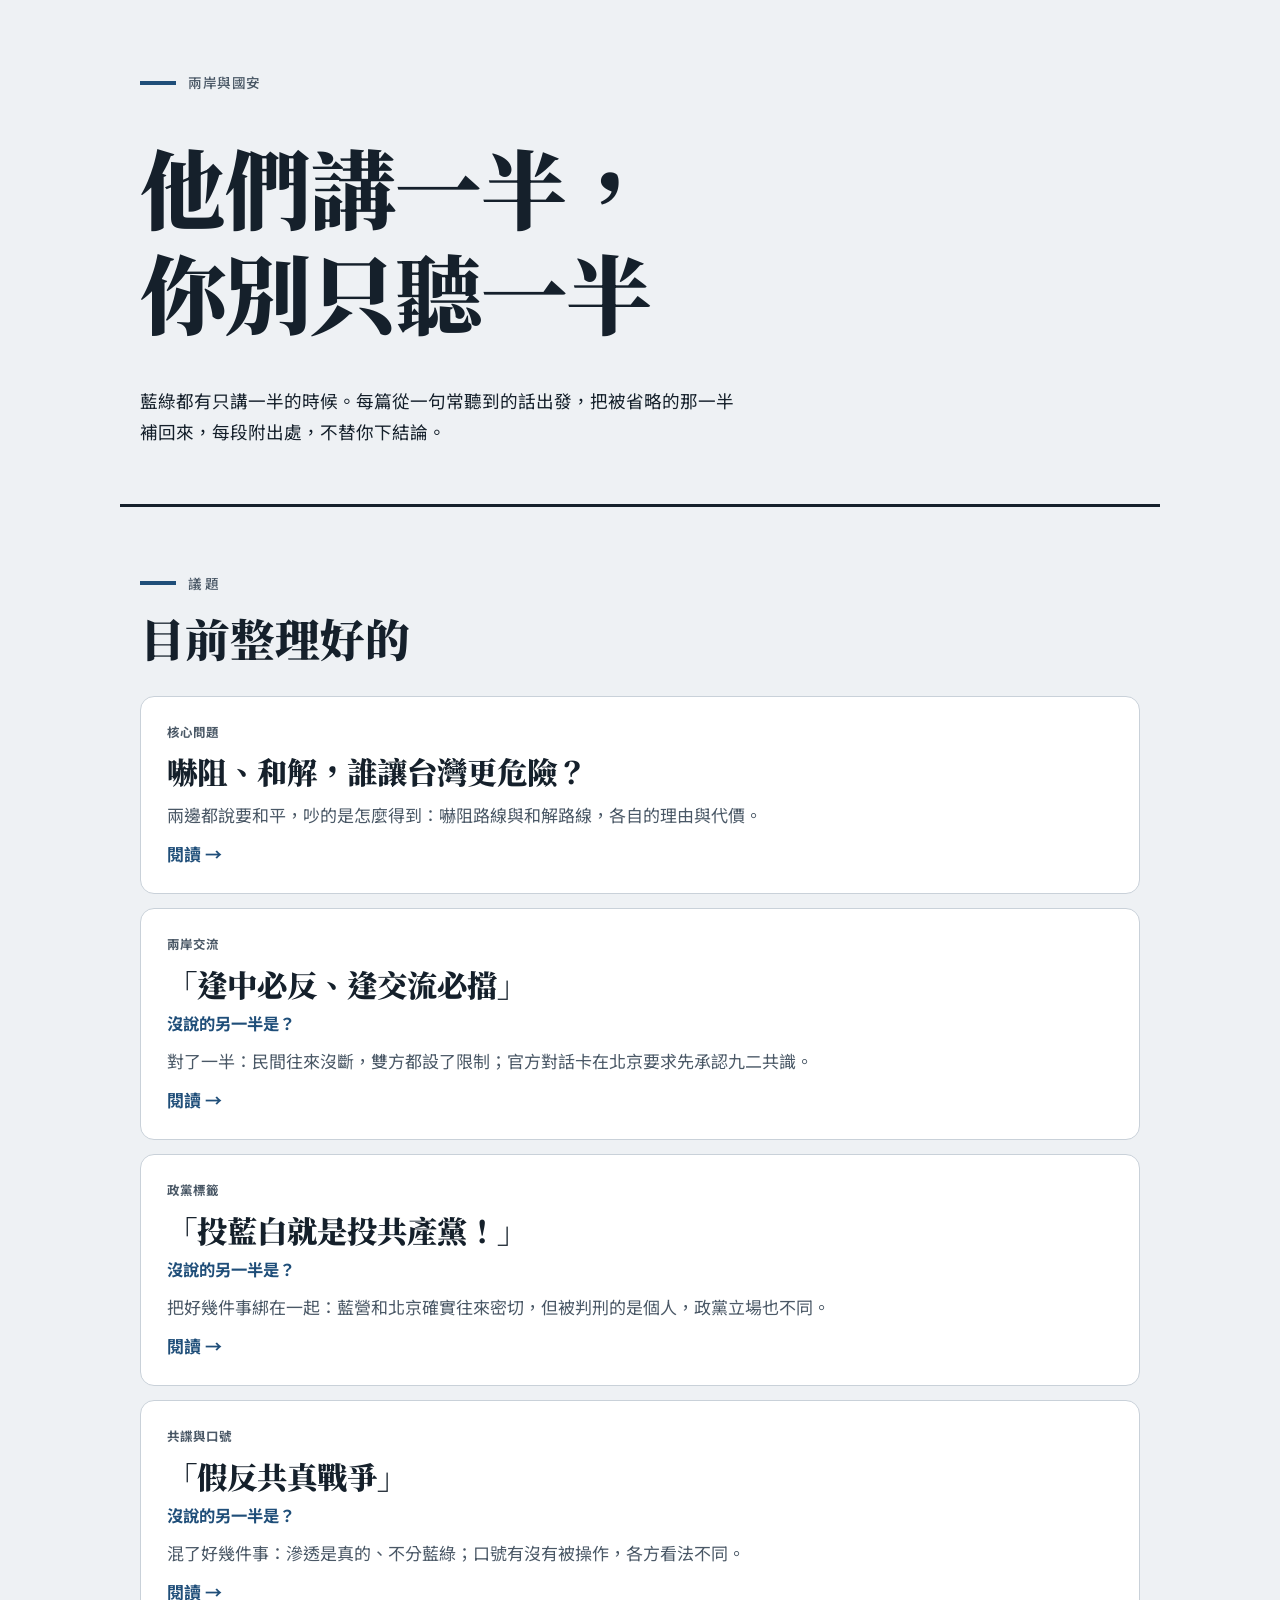
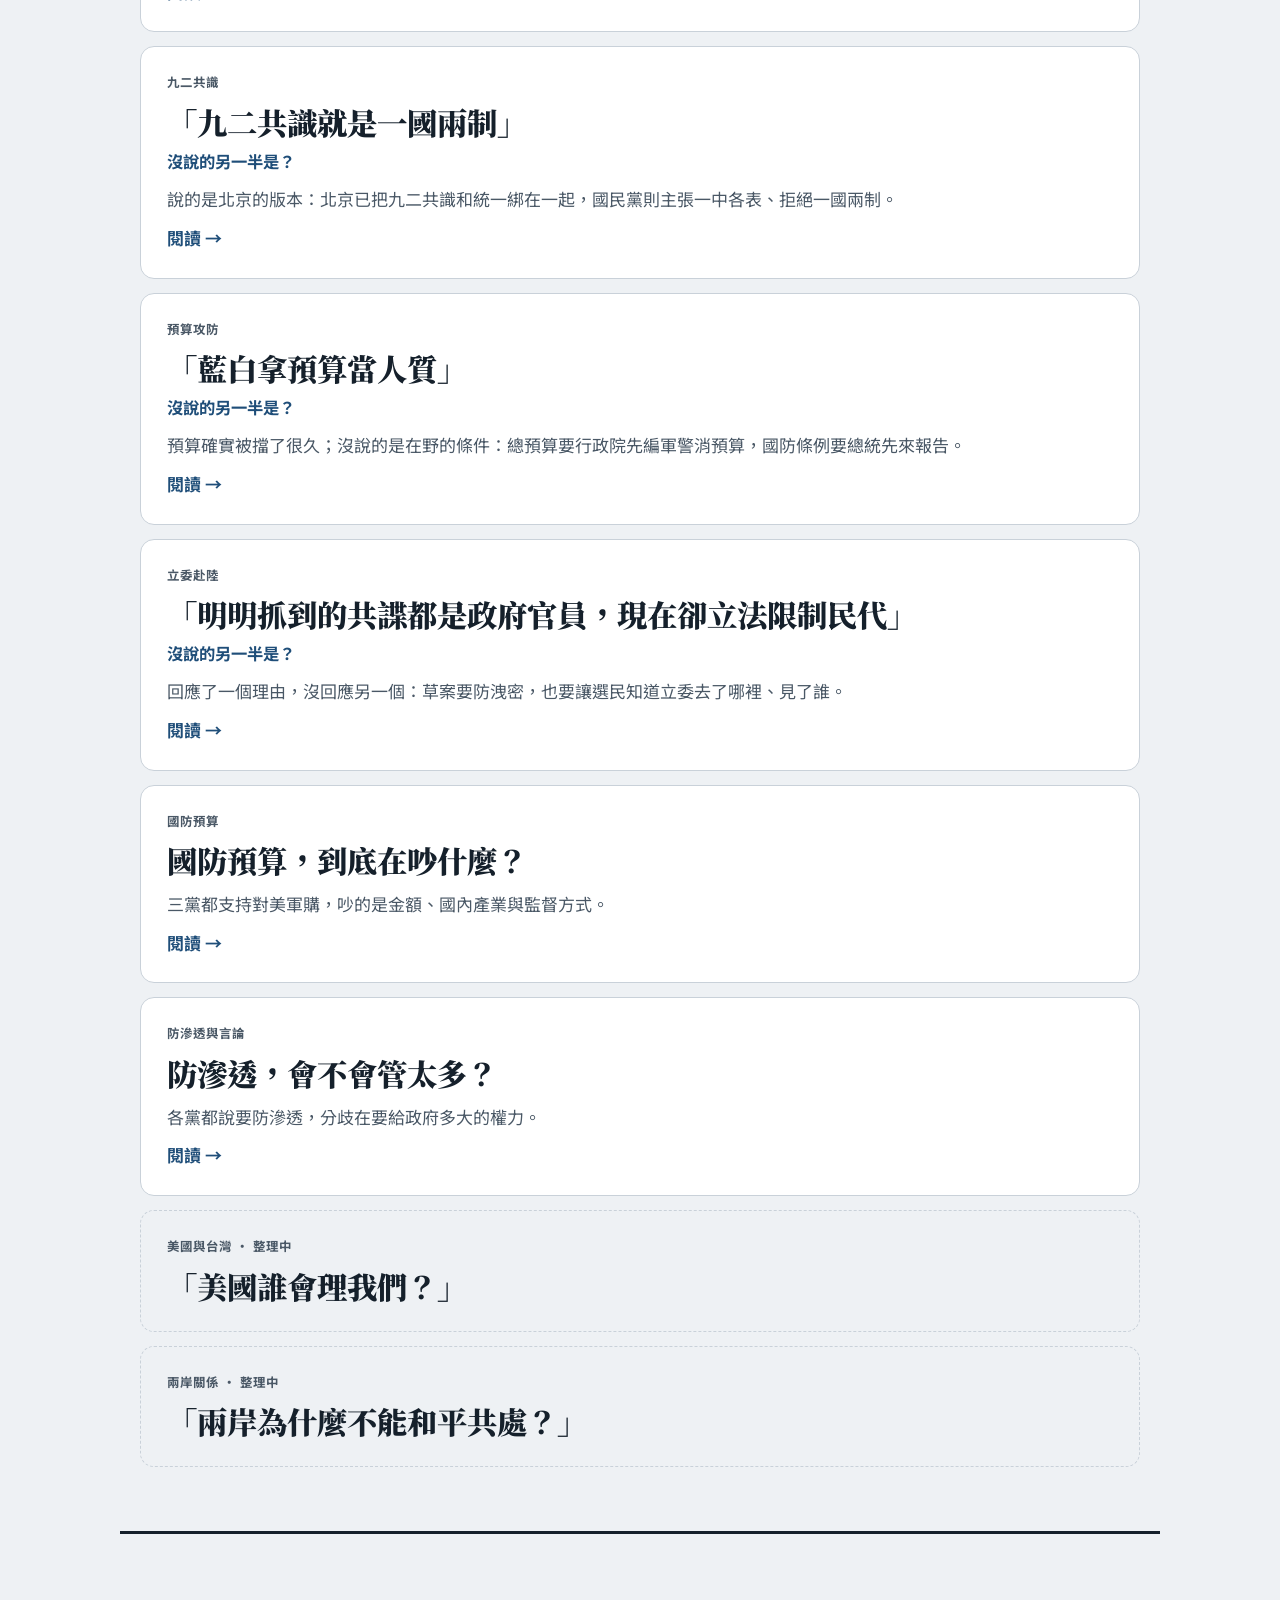
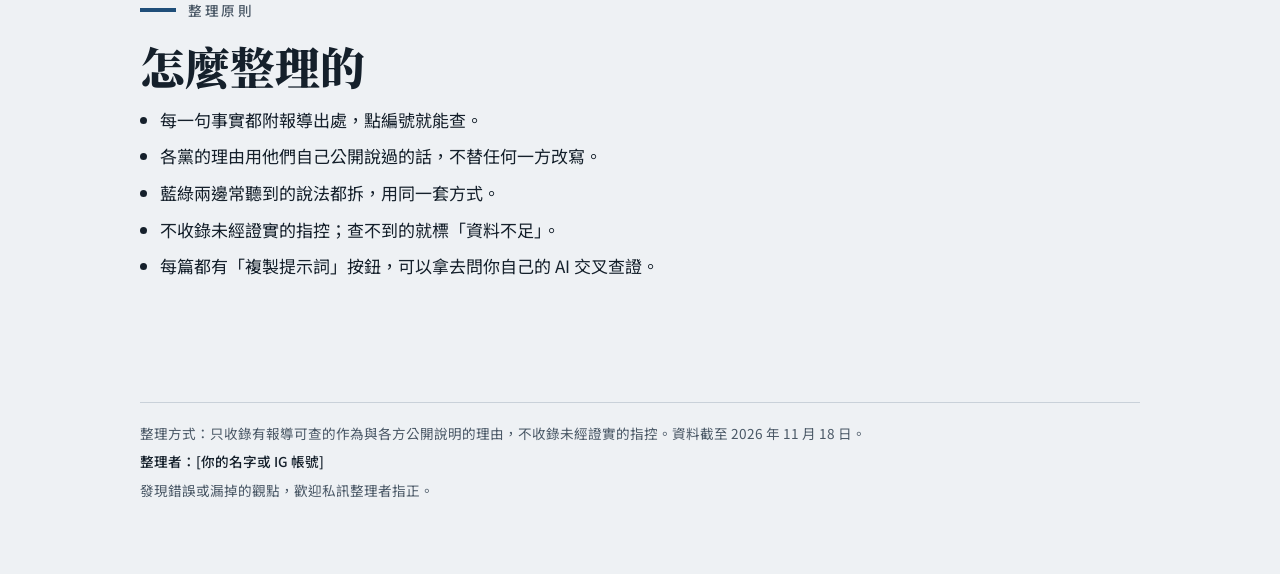
==== site/index.html @ dfafed06 "初始匯入：從 claude.ai 對話打包的 half-truth-site - build.py 產生器、validate.py、site/ 產出、docs/handoff-spec.md - CL" ====
<!DOCTYPE html>
<html lang="zh-Hant-TW">
<head>
<meta charset="utf-8">
<meta name="viewport" content="width=device-width, initial-scale=1">
<title>他們講一半，你別只聽一半</title>
<meta name="description" content="藍綠都有只講一半的時候。從常聽到的說法出發，把被省略的那一半補回來，每段附出處，不替你下結論。">
<meta property="og:title" content="他們講一半，你別只聽一半">
<meta property="og:description" content="藍綠都有只講一半的時候。從常聽到的說法出發，把被省略的那一半補回來，每段附出處，不替你下結論。">
<meta property="og:type" content="article">
<link rel="preconnect" href="https://fonts.googleapis.com">
<link rel="preconnect" href="https://fonts.gstatic.com" crossorigin>
<link href="https://fonts.googleapis.com/css2?family=Noto+Sans+TC:wght@400;500;700&family=Noto+Serif+TC:wght@600;900&display=swap" rel="stylesheet">
<link rel="stylesheet" href="css/site.css">
</head>
<body>

<main>
  <section class="shell hero" aria-labelledby="title">
    <div class="marker">兩岸與國安</div>
    <h1 id="title">他們講一半，你別只聽一半</h1>
    <p class="after">藍綠都有只講一半的時候。每篇從一句常聽到的話出發，把被省略的那一半補回來，每段附出處，不替你下結論。</p>
  </section>

  <section class="shell chapter" aria-labelledby="h-list">
    <header>
      <div class="marker">議題</div>
      <h2 id="h-list">目前整理好的</h2>
    </header>
    <div class="hub-list">
      <a class="hub-card" id="card-war" href="articles/war.html">
        <span class="tag">核心問題</span>
        <h2>嚇阻、和解，誰讓台灣更危險？</h2>
        
        <p>兩邊都說要和平，吵的是怎麼得到：嚇阻路線與和解路線，各自的理由與代價。</p>
        <span class="go">閱讀 →</span>
      </a>
      <a class="hub-card" id="card-exchange" href="articles/exchange.html">
        <span class="tag">兩岸交流</span>
        <h2>「逢中必反、逢交流必擋」</h2>
        <span class="half">沒說的另一半是？</span>
        <p>對了一半：民間往來沒斷，雙方都設了限制；官方對話卡在北京要求先承認九二共識。</p>
        <span class="go">閱讀 →</span>
      </a>
      <a class="hub-card" id="card-label" href="articles/label.html">
        <span class="tag">政黨標籤</span>
        <h2>「投藍白就是投共產黨！」</h2>
        <span class="half">沒說的另一半是？</span>
        <p>把好幾件事綁在一起：藍營和北京確實往來密切，但被判刑的是個人，政黨立場也不同。</p>
        <span class="go">閱讀 →</span>
      </a>
      <a class="hub-card" id="card-anti-communism" href="articles/anti-communism.html">
        <span class="tag">共諜與口號</span>
        <h2>「假反共真戰爭」</h2>
        <span class="half">沒說的另一半是？</span>
        <p>混了好幾件事：滲透是真的、不分藍綠；口號有沒有被操作，各方看法不同。</p>
        <span class="go">閱讀 →</span>
      </a>
      <a class="hub-card" id="card-consensus" href="articles/consensus.html">
        <span class="tag">九二共識</span>
        <h2>「九二共識就是一國兩制」</h2>
        <span class="half">沒說的另一半是？</span>
        <p>說的是北京的版本：北京已把九二共識和統一綁在一起，國民黨則主張一中各表、拒絕一國兩制。</p>
        <span class="go">閱讀 →</span>
      </a>
      <a class="hub-card" id="card-budget" href="articles/budget.html">
        <span class="tag">預算攻防</span>
        <h2>「藍白拿預算當人質」</h2>
        <span class="half">沒說的另一半是？</span>
        <p>預算確實被擋了很久；沒說的是在野的條件：總預算要行政院先編軍警消預算，國防條例要總統先來報告。</p>
        <span class="go">閱讀 →</span>
      </a>
      <a class="hub-card" id="card-legislators" href="articles/legislators.html">
        <span class="tag">立委赴陸</span>
        <h2>「明明抓到的共諜都是政府官員，現在卻立法限制民代」</h2>
        <span class="half">沒說的另一半是？</span>
        <p>回應了一個理由，沒回應另一個：草案要防洩密，也要讓選民知道立委去了哪裡、見了誰。</p>
        <span class="go">閱讀 →</span>
      </a>
      <a class="hub-card" id="card-defense" href="articles/defense.html">
        <span class="tag">國防預算</span>
        <h2>國防預算，到底在吵什麼？</h2>
        
        <p>三黨都支持對美軍購，吵的是金額、國內產業與監督方式。</p>
        <span class="go">閱讀 →</span>
      </a>
      <a class="hub-card" id="card-infiltration" href="articles/infiltration.html">
        <span class="tag">防滲透與言論</span>
        <h2>防滲透，會不會管太多？</h2>
        
        <p>各黨都說要防滲透，分歧在要給政府多大的權力。</p>
        <span class="go">閱讀 →</span>
      </a>
      <div class="hub-card planned">
        <span class="tag">美國與台灣 · 整理中</span>
        <h2>「美國誰會理我們？」</h2>
      </div>
      <div class="hub-card planned">
        <span class="tag">兩岸關係 · 整理中</span>
        <h2>「兩岸為什麼不能和平共處？」</h2>
      </div>
    </div>
  </section>

  <section class="shell chapter method" aria-labelledby="h-method">
    <header>
      <div class="marker">整理原則</div>
      <h2 id="h-method">怎麼整理的</h2>
    </header>
    <ul>
      <li>每一句事實都附報導出處，點編號就能查。</li>
      <li>各黨的理由用他們自己公開說過的話，不替任何一方改寫。</li>
      <li>藍綠兩邊常聽到的說法都拆，用同一套方式。</li>
      <li>不收錄未經證實的指控；查不到的就標「資料不足」。</li>
      <li>每篇都有「複製提示詞」按鈕，可以拿去問你自己的 AI 交叉查證。</li>
    </ul>
  </section>
</main>


<footer class="shell sources">
  <div class="foot">
    <p>整理方式：只收錄有報導可查的作為與各方公開說明的理由，不收錄未經證實的指控。資料截至 2026 年 11 月 18 日。</p>
    <p class="author">整理者：[你的名字或 IG 帳號]</p>
    <p>發現錯誤或漏掉的觀點，歡迎私訊整理者指正。</p>
  </div>
</footer>
<dialog class="gloss" id="gloss" aria-labelledby="gloss-title">
  <div class="gloss-body">
    <div class="gloss-head">
      <div class="gloss-id">
        <div class="gloss-side"><span class="gloss-flag" id="gloss-flag"></span><span id="gloss-sidetext"></span></div>
        <h2 id="gloss-title"></h2>
        <p class="full" id="gloss-full"></p>
      </div>
      <button type="button" class="gloss-close" id="gloss-close" aria-label="關閉說明">×</button>
    </div>
    <dl id="gloss-list"></dl>
    <p class="note" id="gloss-note"></p>
  </div>
</dialog>
<script src="js/site.js"></script>
</body>
</html>
---- site/css/site.css ----
:root {
  /* 與 IG 圖卡同一套語言：冷灰紙面、深墨藍、單一藍色強調；大號襯線標題是唯一的張力，其餘安靜。三黨同一樣式，不用政黨色。 */
  --ground: #eef1f4;
  --surface: #ffffff;
  --ink: #15202b;
  --muted: #4a5866;
  --line: #c9d1d9;
  --accent: #1f4e79;
  --ok: #2f6b4f;
  --band: #15202b;
  --band-ink: #eef1f4;
  --band-muted: #a9b6c2;
  --band-accent: #8fb8d6;
  --display: "Noto Serif TC", "Songti TC", serif;
  --body: "Noto Sans TC", "PingFang TC", "Microsoft JhengHei", sans-serif;
  color-scheme: light;
}
@media (prefers-color-scheme: dark) {
  :root:not([data-theme="light"]) {
    --ground: #12181e; --surface: #1a2229; --ink: #e8edf1; --muted: #a3b0bc;
    --line: #2c3742; --accent: #8fb8d6; --ok: #8cc5a6;
    --band: #0b1015; --band-ink: #e8edf1; --band-muted: #93a1ae; --band-accent: #8fb8d6;
    color-scheme: dark;
  }
}
:root[data-theme="dark"] {
  --ground: #12181e; --surface: #1a2229; --ink: #e8edf1; --muted: #a3b0bc;
  --line: #2c3742; --accent: #8fb8d6; --ok: #8cc5a6;
  --band: #0b1015; --band-ink: #e8edf1; --band-muted: #93a1ae; --band-accent: #8fb8d6;
  color-scheme: dark;
}

* { box-sizing: border-box; }
html { -webkit-text-size-adjust: 100%; scroll-behavior: smooth; }
@media (prefers-reduced-motion: reduce) { html { scroll-behavior: auto; } }
body { margin: 0; background: var(--ground); color: var(--ink); font-family: var(--body); font-size: 17px; line-height: 1.8; }
a { color: var(--accent); }
a:focus-visible { outline: 2px solid var(--accent); outline-offset: 3px; border-radius: 2px; }
h1, h2, h3 { margin: 0; text-wrap: balance; }
p { margin: 0; }

.shell { max-width: 1040px; margin: 0 auto; padding-inline: 20px; }

/* 章節標記：與圖卡上的「— 1 / 5」相同 */
.marker { display: flex; align-items: center; gap: 12px; font-size: .85rem; font-weight: 500; letter-spacing: .2em; color: var(--muted); }
.marker::before { content: ""; width: 36px; height: 4px; background: var(--accent); }

/* 頂部導覽 */
.topnav { position: sticky; top: 0; z-index: 5; background: color-mix(in srgb, var(--ground) 92%, transparent); backdrop-filter: blur(8px); border-bottom: 1px solid var(--line); }
.topnav .shell { display: flex; gap: 6px; overflow-x: auto; padding-block: 10px; scrollbar-width: none; }
.topnav a { flex: none; font-size: .88rem; text-decoration: none; color: var(--ink); padding: 6px 14px; border: 1px solid var(--line); border-radius: 999px; background: var(--surface); }
.topnav a:hover { border-color: var(--accent); color: var(--accent); }

/* Hero：唯一放大的地方 */
.hero { padding-block: 72px 56px; display: grid; gap: 40px; }
.hero .lede { font-size: 1.15rem; color: var(--muted); }
.hero h1 { font-family: var(--display); font-weight: 900; font-size: clamp(2.6rem, 8.5vw, 5.4rem); line-height: 1.22; letter-spacing: -.01em; }
.qpair { display: grid; grid-template-columns: repeat(2, minmax(0, 1fr)); gap: 16px; }
.q { background: var(--surface); border: 2px solid var(--line); border-radius: 14px; padding: 26px 28px; display: grid; gap: 8px; align-content: start; }
.q b { font-size: .85rem; letter-spacing: .15em; color: var(--accent); }
.q p { font-family: var(--display); font-weight: 600; font-size: clamp(1.3rem, 3.2vw, 1.75rem); line-height: 1.45; }
.hero .after { font-size: 1.1rem; max-width: 60ch; }
.hero .meta { font-size: .88rem; color: var(--muted); display: flex; flex-wrap: wrap; gap: 6px 18px; }

/* 一般章節 */
.chapter { padding-block: 64px; border-top: 3px solid var(--ink); display: grid; gap: 28px; }
.chapter > header { display: grid; gap: 14px; }
.chapter h2 { font-family: var(--display); font-weight: 900; font-size: clamp(1.9rem, 5vw, 2.8rem); line-height: 1.3; }
.chapter .intro { color: var(--muted); max-width: 62ch; font-size: 1.05rem; }

/* 背景事實：共諜長條 */
.stat-grid { display: grid; grid-template-columns: minmax(0, 1.25fr) minmax(0, 1fr); gap: 16px; }
.panel { background: var(--surface); border: 1px solid var(--line); border-radius: 14px; padding: 26px 28px; display: grid; gap: 14px; align-content: start; }
.panel h3 { font-size: 1rem; font-weight: 700; }
.big { font-family: var(--display); font-weight: 900; font-size: clamp(2.2rem, 6vw, 3.2rem); line-height: 1.1; font-variant-numeric: tabular-nums; }
.bars { display: grid; grid-template-columns: repeat(4, minmax(0, 1fr)); gap: 14px; align-items: end; height: 190px; padding-top: 10px; border-bottom: 1px solid var(--line); }
.bar { display: grid; justify-items: center; align-content: end; gap: 6px; height: 100%; }
.bar span { font-size: .9rem; font-weight: 700; font-variant-numeric: tabular-nums; }
.bar i { display: block; width: 100%; max-width: 54px; background: var(--line); border-radius: 6px 6px 0 0; }
.bar.hi i { background: var(--accent); }
.years { display: grid; grid-template-columns: repeat(4, minmax(0, 1fr)); gap: 14px; text-align: center; font-size: .85rem; color: var(--muted); font-variant-numeric: tabular-nums; }
.small { font-size: .85rem; color: var(--muted); }
.stack { display: grid; gap: 16px; }

/* 交流三層 */
.layers { display: grid; gap: 14px; counter-reset: layer; }
.layer { background: var(--surface); border: 2px solid var(--line); border-radius: 14px; padding: 24px 28px; display: grid; grid-template-columns: minmax(0, 1fr) auto; gap: 10px 20px; align-items: center; }
.layer .n { font-family: var(--display); font-weight: 900; font-size: 2.6rem; line-height: 1; color: var(--accent); grid-row: span 2; }
.layer h3 { font-size: 1.25rem; font-weight: 700; }
.layer > .layer-body { grid-column: 1 / 3; display: grid; gap: 12px; }
.pill { justify-self: end; font-size: .82rem; font-weight: 700; border: 2px solid var(--accent); color: var(--accent); border-radius: 999px; padding: 2px 14px; white-space: nowrap; }
.pill.ok { border-color: var(--ok); color: var(--ok); }
.callout { background: var(--band); color: var(--band-ink); border-radius: 14px; padding: 26px 28px; font-size: 1.1rem; font-weight: 500; }

/* 議題對照 */
.issue { display: grid; gap: 14px; }
.issue + .issue { margin-top: 28px; }
.issue-head { display: flex; flex-wrap: wrap; align-items: baseline; gap: 6px 16px; }
.issue-head h3 { font-family: var(--display); font-weight: 900; font-size: 1.6rem; }
.issue-head span { color: var(--muted); }
.parties { display: grid; grid-template-columns: repeat(3, minmax(0, 1fr)); gap: 12px; }
.party { background: var(--surface); border: 1px solid var(--line); border-radius: 14px; padding: 22px 24px; display: grid; gap: 12px; align-content: start; }
.party header { display: grid; gap: 4px; }
.party h4 { margin: 0; font-size: 1.2rem; }
.party .stance { font-size: .85rem; font-weight: 700; color: var(--accent); }
.party dl { margin: 0; display: grid; gap: 10px; }
.party dt { font-size: .78rem; letter-spacing: .1em; color: var(--muted); }
.party dd { margin: 0; font-size: .96rem; line-height: 1.7; }
.party.na { border-style: dashed; }
.common { font-size: .95rem; color: var(--muted); padding-left: 16px; border-left: 3px solid var(--line); }
sup a { text-decoration: none; font-size: .7em; padding-inline: 1px; }

/* 總結 */
.summary { display: grid; grid-template-columns: repeat(3, minmax(0, 1fr)); gap: 12px; }
.summary div { background: var(--surface); border: 1px solid var(--line); border-radius: 14px; padding: 22px 24px; display: grid; gap: 6px; }
.summary strong { font-family: var(--display); font-size: 1.3rem; }


/* 名詞說明彈窗 */
.term { font: inherit; color: inherit; background: none; border: 0; padding: 0; cursor: pointer; text-decoration: underline dotted; text-decoration-thickness: 2px; text-underline-offset: 4px; text-decoration-color: var(--accent); }
.quote .term { text-decoration-color: var(--band-accent); }
.term:hover { color: var(--accent); }
.quote .term:hover { color: var(--band-accent); }
.term:focus-visible { outline: 2px solid var(--accent); outline-offset: 2px; border-radius: 2px; }
.gloss { border: 1px solid var(--line); border-radius: 16px; padding: 0; width: min(520px, calc(100vw - 32px)); background: var(--surface); color: var(--ink); box-shadow: 0 24px 60px rgba(10, 20, 30, .25); }
.gloss::backdrop { background: rgba(10, 16, 22, .55); }
.gloss-body { padding: 28px 28px 24px; display: grid; gap: 16px; }
.gloss-head { display: flex; justify-content: space-between; align-items: start; gap: 16px; }
.gloss-id { display: grid; gap: 10px; }
.gloss-side { display: flex; align-items: center; gap: 12px; font-size: .85rem; font-weight: 700; letter-spacing: .08em; color: var(--muted); }
.gloss-flag { display: inline-flex; line-height: 0; border-radius: 4px; overflow: hidden; box-shadow: 0 0 0 1px var(--line); }
.gloss-flag svg { display: block; width: 60px; height: 40px; }
.gloss h2 { font-family: var(--display); font-weight: 900; font-size: 1.8rem; line-height: 1.2; }
.gloss .full { color: var(--muted); font-size: .92rem; margin-top: 6px; }
.gloss dl { margin: 0; display: grid; gap: 12px; }
.gloss dt { font-size: .78rem; letter-spacing: .1em; color: var(--accent); font-weight: 700; }
.gloss dd { margin: 2px 0 0; font-size: .97rem; line-height: 1.75; }
.gloss .note { font-size: .88rem; color: var(--muted); border-top: 1px solid var(--line); padding-top: 14px; }
.gloss-close { flex: none; width: 44px; height: 44px; border-radius: 999px; border: 1px solid var(--line); background: var(--ground); color: var(--ink); font-size: 1.3rem; line-height: 1; cursor: pointer; }
.gloss-close:hover { border-color: var(--accent); color: var(--accent); }
.gloss-close:focus-visible { outline: 2px solid var(--accent); outline-offset: 2px; }


/* 複製提示詞 */
.ask-ai-wrap { display: grid; gap: 10px; justify-items: start; }
.ask-ai { display: inline-flex; align-items: center; gap: 10px; min-height: 44px; padding: 8px 18px; font: inherit; font-size: .92rem; font-weight: 700; color: var(--accent); background: var(--surface); border: 1.5px solid var(--accent); border-radius: 999px; cursor: pointer; }
.ask-ai:hover { background: color-mix(in srgb, var(--accent) 10%, var(--surface)); }
.ask-ai:focus-visible { outline: 2px solid var(--accent); outline-offset: 3px; }
.ask-ai.done { color: var(--ok); border-color: var(--ok); }
.ask-ai.on-dark { color: var(--band-accent); background: transparent; border-color: var(--band-accent); }
.ask-ai.on-dark:hover { background: color-mix(in srgb, var(--band-accent) 14%, transparent); }
.ask-ai-icon { display: inline-flex; }
.ask-ai-fallback { width: 100%; max-width: 720px; min-height: 140px; font: inherit; font-size: .9rem; line-height: 1.7; padding: 12px 14px; border-radius: 10px; border: 1px solid var(--line); background: var(--ground); color: var(--ink); resize: vertical; }
.ask-ai-hint { font-size: .85rem; color: var(--muted); }
.close .ask-ai-hint { color: var(--band-muted); }


/* 修正版新增 */
.tldr { margin: 0; padding: 0; list-style: none; counter-reset: t; display: grid; gap: 12px; max-width: 760px; }
.tldr li { counter-increment: t; display: grid; grid-template-columns: 34px minmax(0, 1fr); gap: 2px 12px; background: var(--surface); border: 1px solid var(--line); border-radius: 12px; padding: 16px 18px; }
.tldr li::before { content: counter(t); grid-row: span 2; font-family: var(--display); font-weight: 900; font-size: 1.3rem; color: var(--accent); line-height: 1.5; }
.tldr-head { font-weight: 700; font-size: 1.08rem; color: var(--ink); text-decoration: none; }
.tldr-head::after { content: " ↓"; color: var(--accent); }
.tldr-head:hover { color: var(--accent); }
.tldr li.key { border: 2px solid var(--accent); background: color-mix(in srgb, var(--accent) 9%, var(--surface)); padding: 20px 20px; }
.tldr li.key .tldr-head { font-family: var(--display); font-weight: 900; font-size: clamp(1.25rem, 3.6vw, 1.55rem); line-height: 1.45; }
.tldr span { font-size: .97rem; line-height: 1.75; }

section[id], [id^="h-"], #defs { scroll-margin-top: 72px; }
.verdict { font-family: var(--display); font-weight: 900; font-size: clamp(1.5rem, 4.5vw, 2.2rem); color: var(--accent); }
.sides { display: grid; grid-template-columns: repeat(2, minmax(0, 1fr)); gap: 12px; }
.sides > div, .defs-grid > div { background: var(--ground); border-radius: 10px; padding: 14px 16px; display: grid; gap: 4px; align-content: start; }
.sides b, .defs-grid b { font-size: .8rem; letter-spacing: .1em; color: var(--accent); }
.sides p, .defs-grid p { font-size: .95rem; line-height: 1.75; }
.defs { background: var(--surface); border: 1px solid var(--line); border-radius: 14px; padding: 24px 28px; display: grid; gap: 14px; }
.defs h3 { font-family: var(--display); font-weight: 900; font-size: 1.3rem; }
.defs-grid { display: grid; grid-template-columns: repeat(3, minmax(0, 1fr)); gap: 12px; }
.ev { margin: 4px 0 0; padding-left: 1.2em; display: grid; gap: 8px; font-family: var(--body); font-size: .95rem; line-height: 1.75; }
.q .ev li { font-weight: 400; }
.faq-tag { justify-self: start; font-size: .78rem; font-weight: 700; letter-spacing: .08em; color: var(--muted); border: 1px solid var(--line); border-radius: 999px; padding: 2px 12px; }
.ask-ai-status { font-size: .85rem; color: var(--ok); min-height: 1em; }
.close .ask-ai-status { color: var(--band-accent); }
.author { font-weight: 500; color: var(--ink); }

/* 北京的說法 */
.quotes { display: grid; grid-template-columns: repeat(2, minmax(0, 1fr)); gap: 14px; }
.quote { margin: 0; background: var(--band); color: var(--band-ink); border-radius: 14px; padding: 26px 28px; display: grid; gap: 14px; align-content: space-between; }
.quote blockquote { margin: 0; font-family: var(--display); font-weight: 600; font-size: 1.15rem; line-height: 1.7; }
.quote blockquote::before { content: "「"; color: var(--band-accent); }
.quote blockquote::after { content: "」"; color: var(--band-accent); }
.quote figcaption { font-size: .85rem; color: var(--band-muted); }
.quote sup a { color: var(--band-accent); }

/* 常見說法 */
.faq { display: grid; gap: 16px; }
.faq-item { background: var(--surface); border: 1px solid var(--line); border-radius: 14px; padding: 26px 28px; display: grid; gap: 18px; }
.faq-item h3 { font-family: var(--display); font-weight: 900; font-size: clamp(1.25rem, 3.4vw, 1.55rem); line-height: 1.45; }
.split { display: grid; grid-template-columns: repeat(2, minmax(0, 1fr)); gap: 14px 24px; }
.split > div { display: grid; gap: 4px; align-content: start; }
.split b { font-size: .82rem; letter-spacing: .1em; color: var(--accent); }
.split p { font-size: .97rem; line-height: 1.75; }
.analogy { font-weight: 500; padding-left: 16px; border-left: 3px solid var(--accent); }

/* 結尾深色帶 */
.close { background: var(--band); color: var(--band-ink); margin-top: 64px; }
.close .shell { padding-block: 72px; display: grid; gap: 32px; }
.close .marker { color: var(--band-muted); }
.close .marker::before { background: var(--band-accent); }
.close h2 { font-family: var(--display); font-weight: 900; font-size: clamp(2.2rem, 7vw, 4rem); line-height: 1.25; }
.close ol { margin: 0; padding-left: 1.3em; display: grid; gap: 12px; max-width: 62ch; color: var(--band-ink); font-size: 1.05rem; }
.close ol li::marker { color: var(--band-accent); font-weight: 700; }
.close p { color: var(--band-muted); max-width: 62ch; }

/* 出處 */
.sources { padding-block: 56px 72px; display: grid; gap: 20px; }
.sources h2 { font-family: var(--display); font-weight: 900; font-size: 1.6rem; }
.sources ol { margin: 0; padding-left: 1.8em; columns: 2; column-gap: 40px; font-size: .9rem; color: var(--muted); }
.sources li { break-inside: avoid; margin-bottom: 8px; overflow-wrap: anywhere; }
.sources li:target { color: var(--ink); background: color-mix(in srgb, var(--accent) 14%, transparent); border-radius: 4px; }
.foot { font-size: .85rem; color: var(--muted); border-top: 1px solid var(--line); padding-top: 18px; display: grid; gap: 4px; }

/* 進場：一次、從可見狀態開始 */
@media (prefers-reduced-motion: no-preference) {
  .hero > * { animation: rise .7s cubic-bezier(.2,.7,.2,1) both; }
  .hero > *:nth-child(2) { animation-delay: .08s; }
  .hero > *:nth-child(3) { animation-delay: .16s; }
  .hero > *:nth-child(4) { animation-delay: .24s; }
  @keyframes rise { from { transform: translateY(10px); opacity: .55; } to { transform: none; opacity: 1; } }
}

@media (max-width: 760px) {
  .qpair, .stat-grid, .parties, .summary, .split, .quotes { grid-template-columns: minmax(0, 1fr); }
  .sources ol { columns: 1; }
  .layer { grid-template-columns: minmax(0, 1fr); }
  .layer .n { font-size: 2rem; }
  .layer .pill { grid-column: 1; justify-self: start; }
  .layer > .layer-body { grid-column: 1; }
  .sides, .defs-grid { grid-template-columns: minmax(0, 1fr); }
  .hero { padding-block: 48px 44px; }
  .chapter { padding-block: 48px; }
}
.backnav a.home { font-weight: 700; }
.hub-list { display: grid; gap: 14px; }
.hub-card { display: grid; gap: 8px; background: var(--surface); border: 1px solid var(--line); border-radius: 14px; padding: 24px 26px; text-decoration: none; color: var(--ink); }
a.hub-card:hover { border-color: var(--accent); }
.hub-card .tag { font-size: .78rem; font-weight: 700; letter-spacing: .08em; color: var(--muted); }
.hub-card h2 { font-family: var(--display); font-weight: 900; font-size: clamp(1.4rem, 4vw, 1.9rem); line-height: 1.35; }
.hub-card p { color: var(--muted); }
.hub-card .half { font-weight: 700; color: var(--accent); font-size: 1.02rem; margin-top: -4px; }
.hub-card { scroll-margin-top: 24px; }
.hub-card:target { border-color: var(--accent); box-shadow: 0 0 0 3px color-mix(in srgb, var(--accent) 22%, transparent); }
.hub-card .go { color: var(--accent); font-weight: 700; }
.hub-card.planned { border-style: dashed; background: transparent; }
.method { display: grid; gap: 10px; }
.hero .marker { letter-spacing: .04em; line-height: 1.6; flex-wrap: wrap; }
.hero .marker a { color: var(--accent); font-weight: 700; text-decoration: none; }
.method ul { margin: 0; padding-left: 1.2em; display: grid; gap: 6px; }
.defs-grid.two { grid-template-columns: repeat(2, minmax(0, 1fr)); }
@media (max-width: 760px) { .defs-grid.two { grid-template-columns: minmax(0, 1fr); } }
.table-wrap { overflow-x: auto; }
.ends { width: 100%; border-collapse: separate; border-spacing: 0; background: var(--surface); border: 1px solid var(--line); border-radius: 14px; overflow: hidden; font-size: .97rem; }
.ends th, .ends td { padding: 14px 18px; text-align: left; vertical-align: top; border-bottom: 1px solid var(--line); line-height: 1.7; }
.ends tr:last-child th, .ends tr:last-child td { border-bottom: 0; }
.ends thead th { font-family: var(--display); font-size: 1.05rem; background: var(--ground); }
.ends tbody th { font-size: .85rem; color: var(--muted); white-space: nowrap; }
.said .who { display: flex; flex-wrap: wrap; align-items: baseline; gap: 4px 12px; }
.said .who strong { font-family: var(--display); font-size: 1.35rem; }
.said .who span { font-size: .85rem; color: var(--muted); }
.said-group { font-family: var(--display); font-weight: 900; font-size: 1.3rem; margin-top: 8px; }
.said-q { margin: 0; padding: 14px 18px; border-left: 3px solid var(--line); background: var(--ground); border-radius: 0 10px 10px 0; font-size: 1.02rem; line-height: 1.75; }
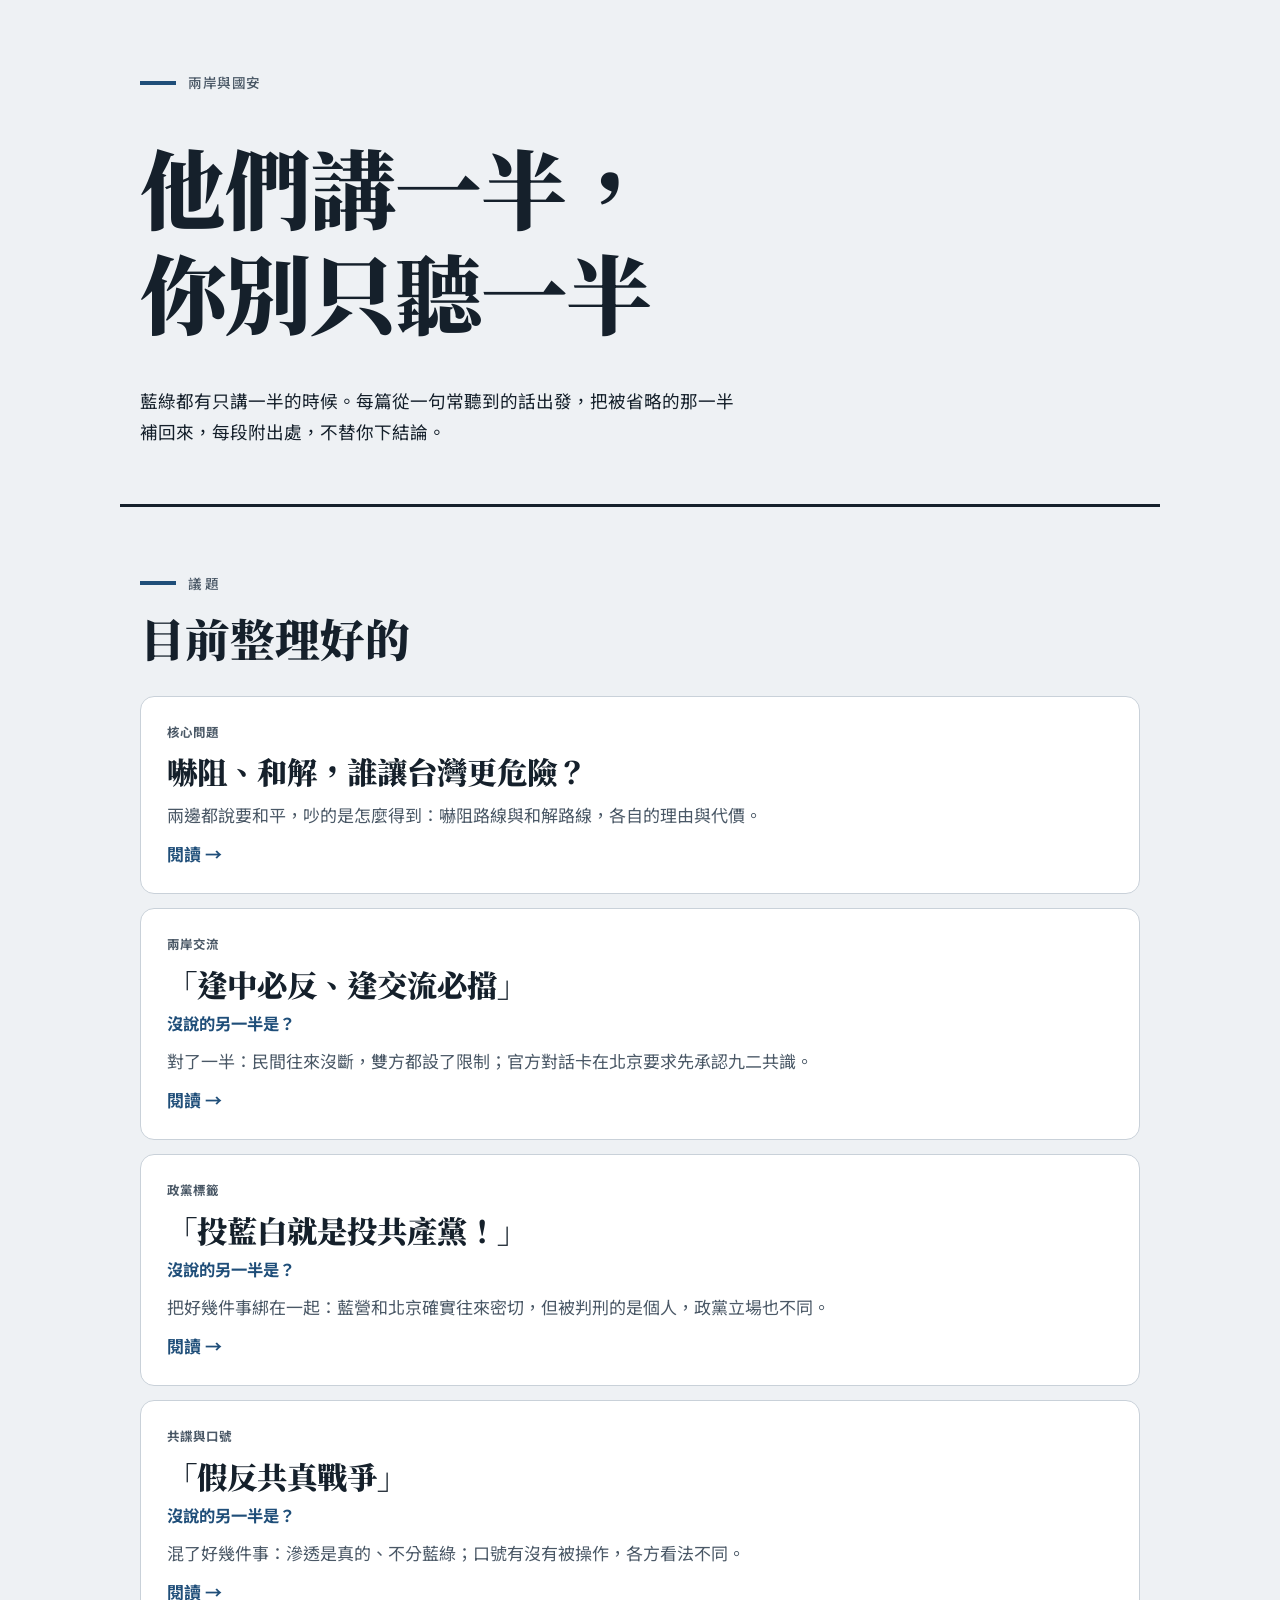
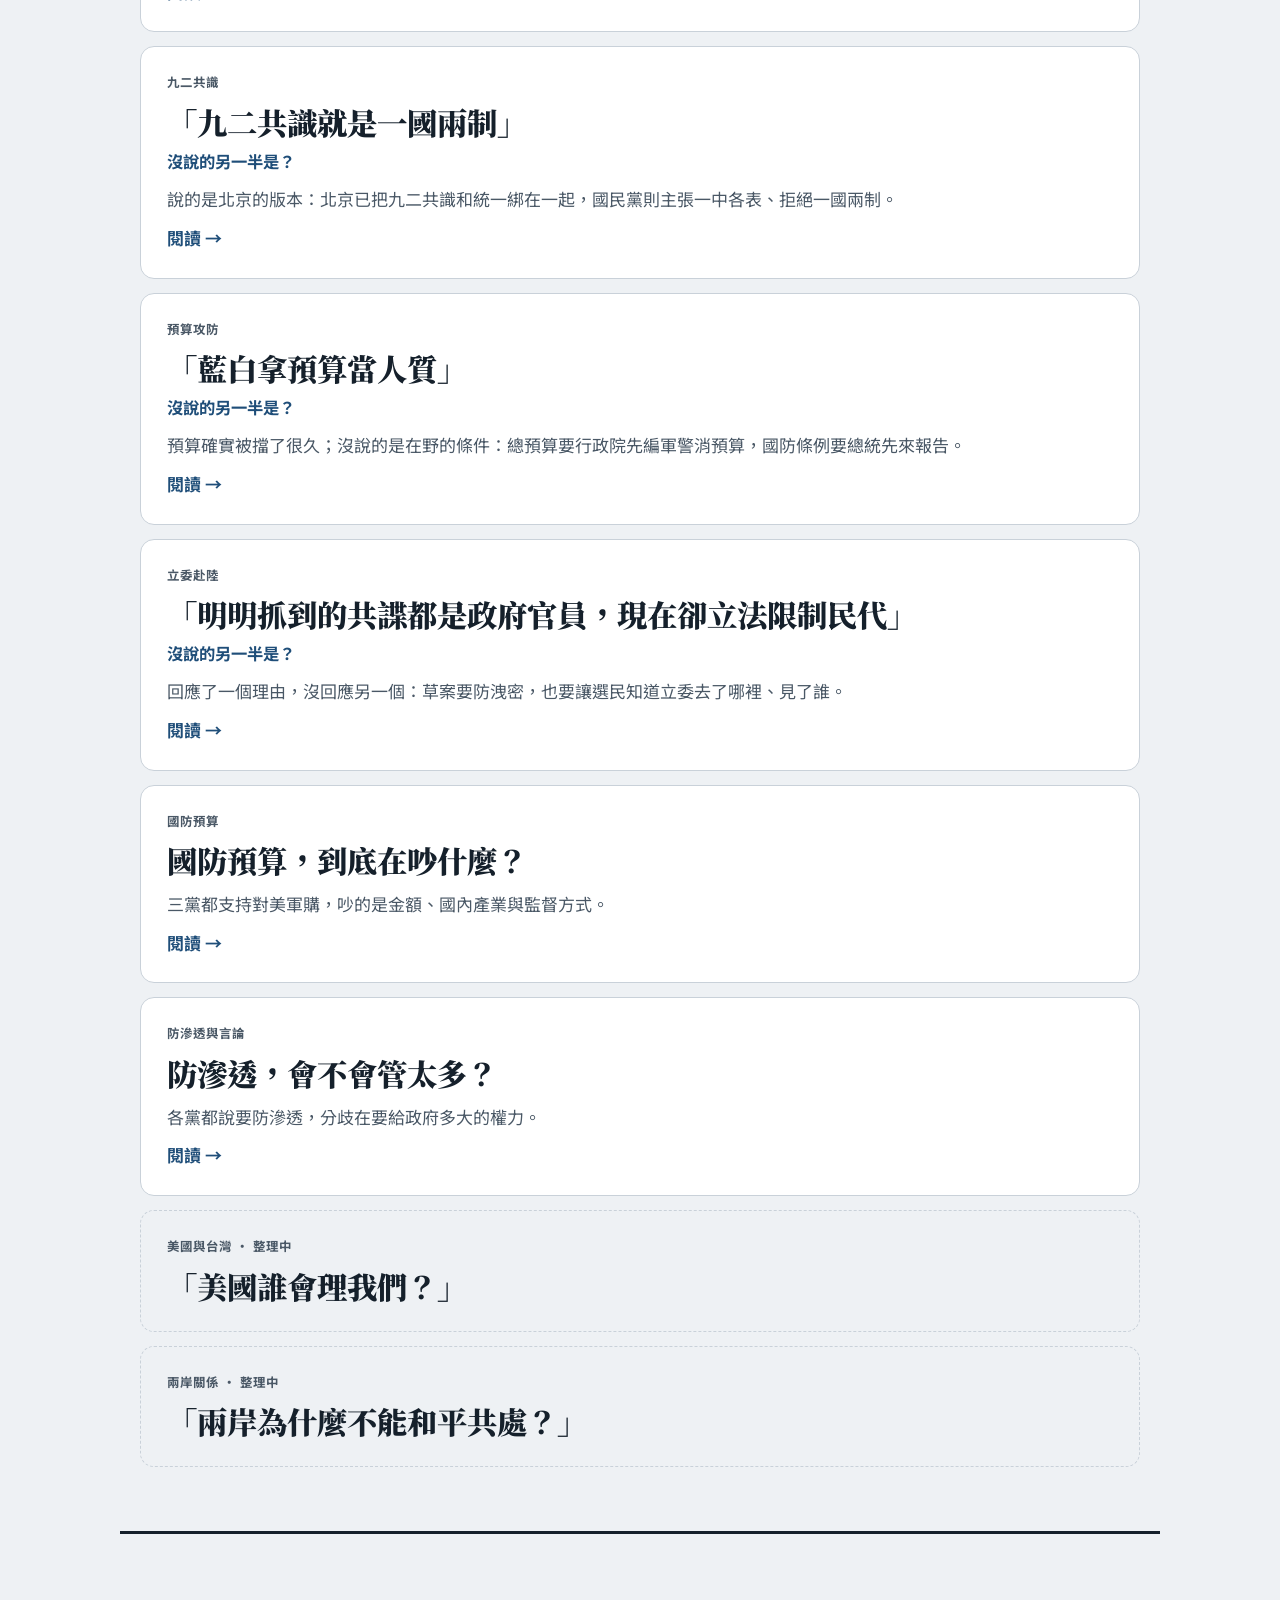
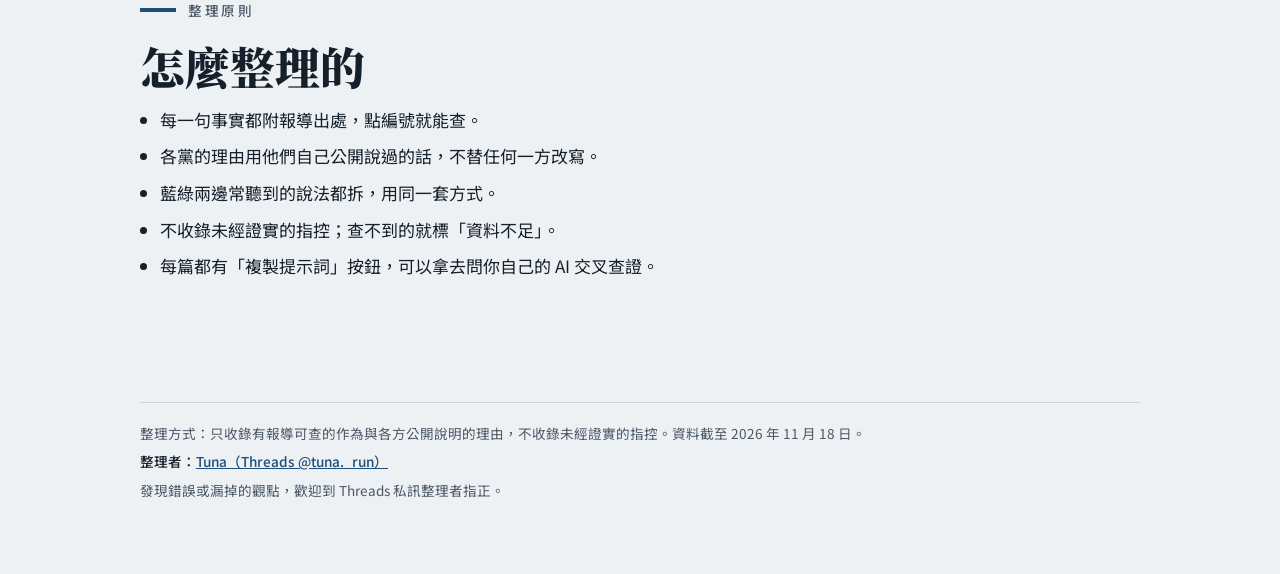
==== commit 7a52f509: "填入整理者署名：Tuna，連到 Threads @tuna._run 原本是佔位文字「[你的名字或 IG 帳號]」，上線前必須填。 「歡迎私訊指正」改成指明到 Threads 私訊，讀者才知道去哪裡找" ====
--- a/site/index.html
+++ b/site/index.html
@@ -121,8 +121,8 @@
 <footer class="shell sources">
   <div class="foot">
     <p>整理方式：只收錄有報導可查的作為與各方公開說明的理由，不收錄未經證實的指控。資料截至 2026 年 11 月 18 日。</p>
-    <p class="author">整理者：[你的名字或 IG 帳號]</p>
-    <p>發現錯誤或漏掉的觀點，歡迎私訊整理者指正。</p>
+    <p class="author">整理者：<a href="https://www.threads.com/@tuna._run" target="_blank" rel="noopener">Tuna（Threads @tuna._run）</a></p>
+    <p>發現錯誤或漏掉的觀點，歡迎到 Threads 私訊整理者指正。</p>
   </div>
 </footer>
 <dialog class="gloss" id="gloss" aria-labelledby="gloss-title">
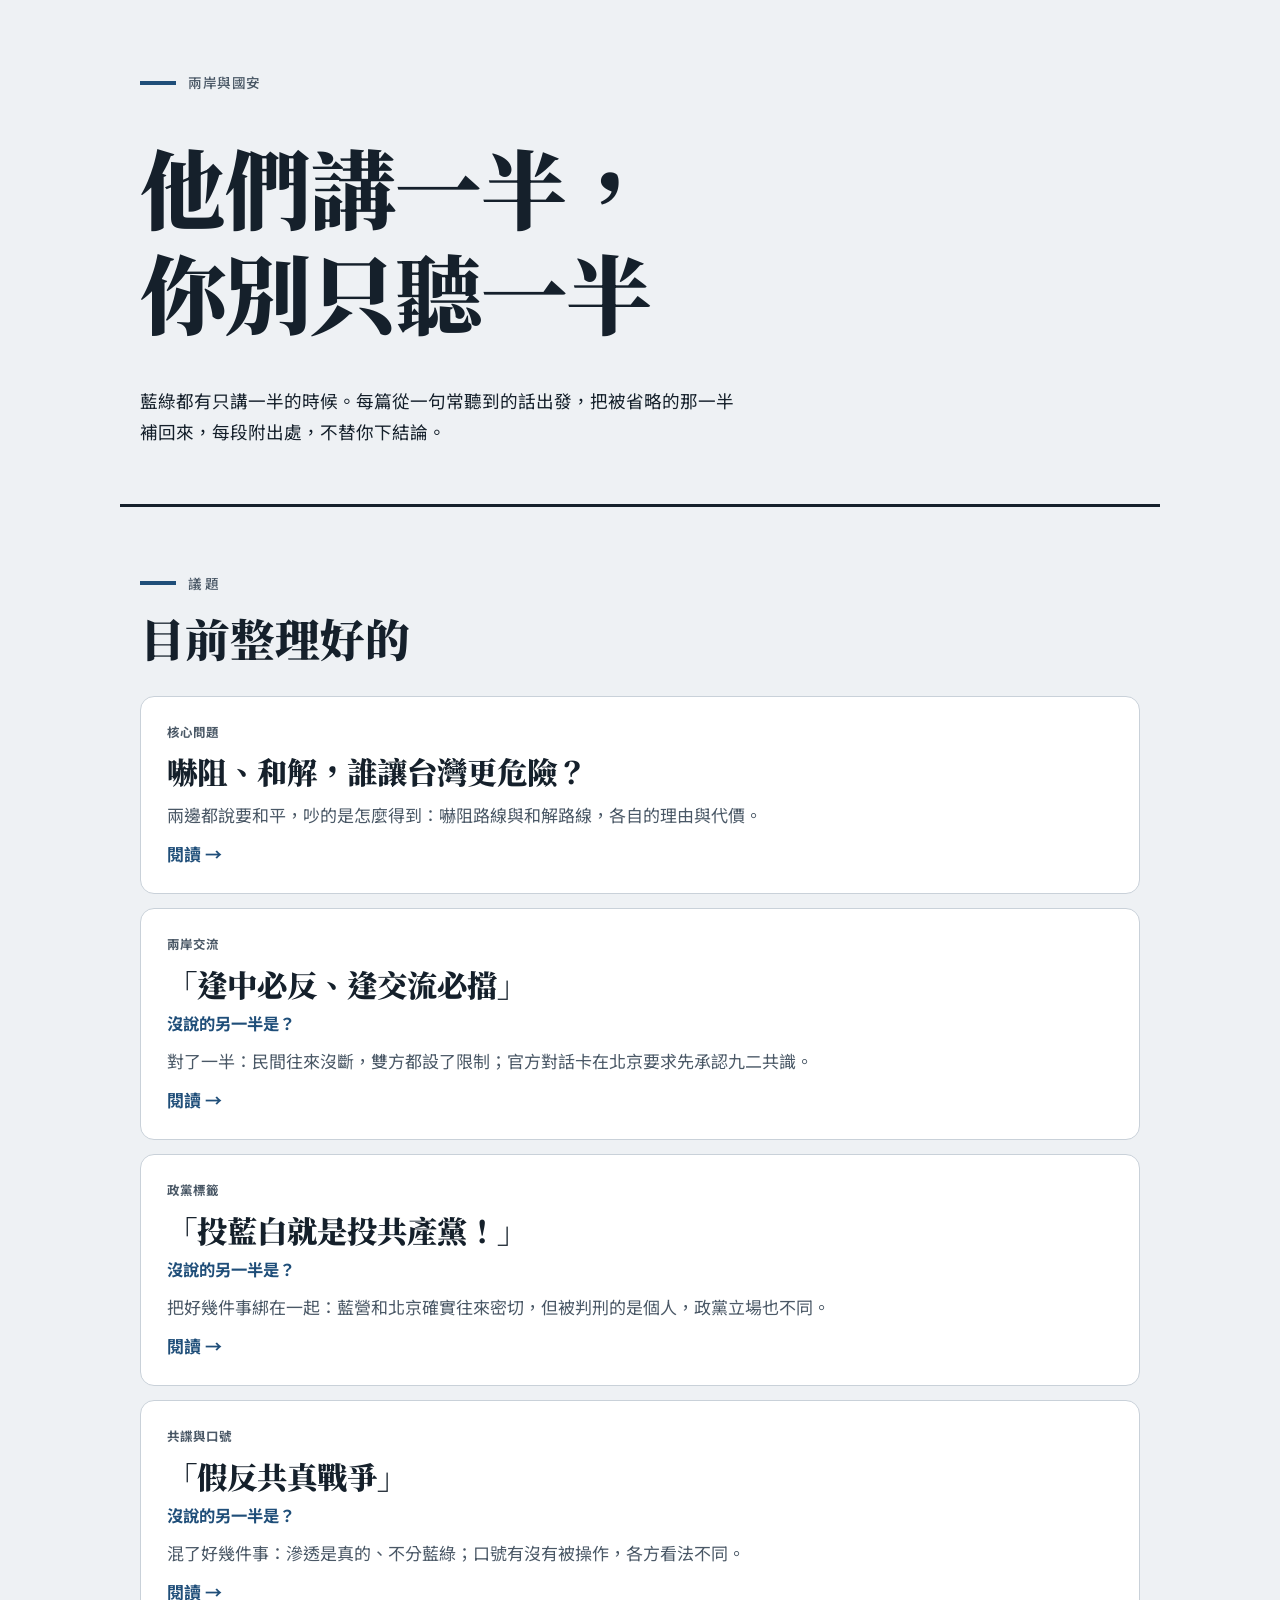
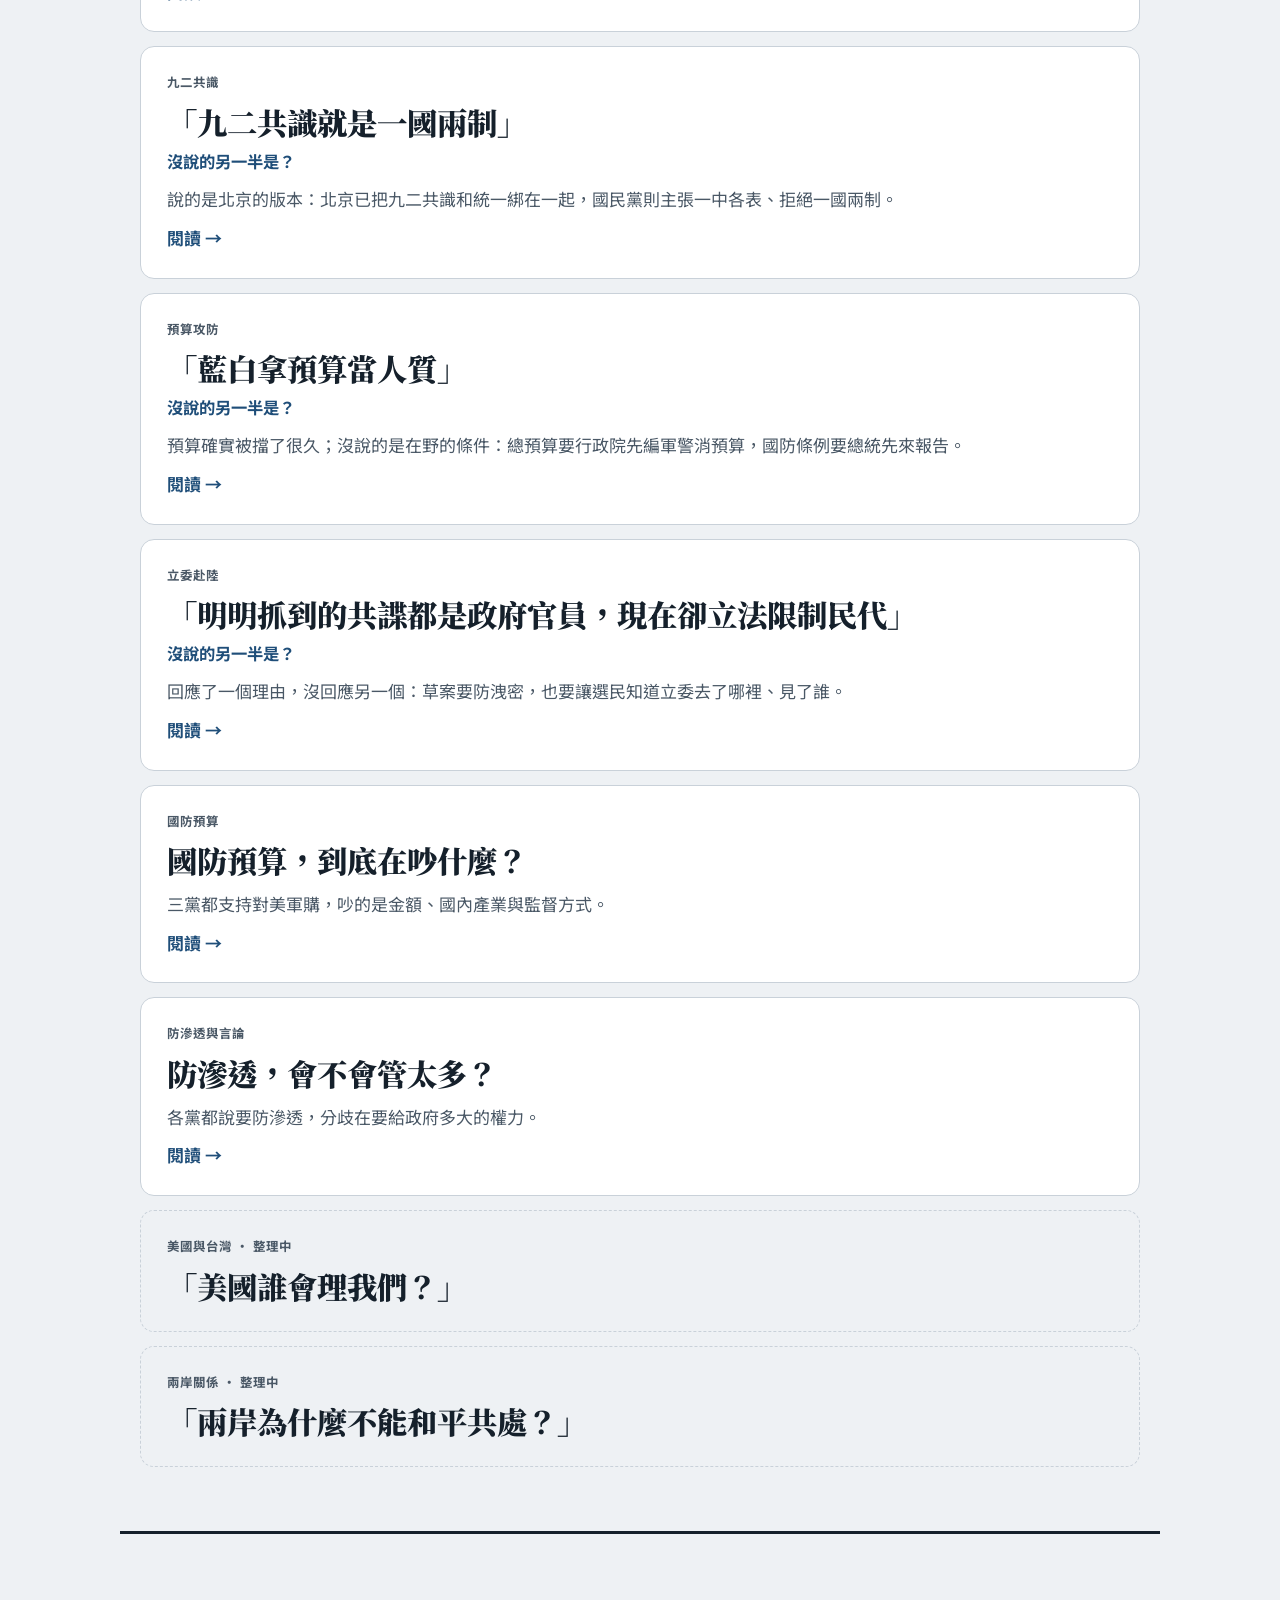
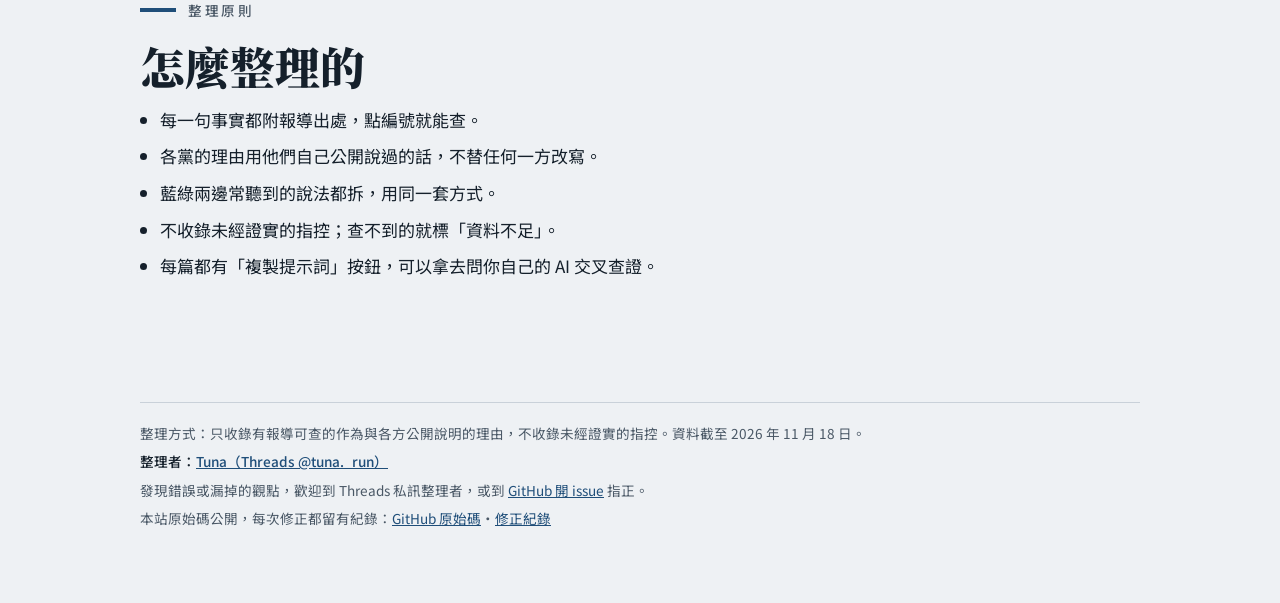
==== commit f7a7eb01: "footer：加上 GitHub 原始碼、修正紀錄與 issue 連結 專案已開源，git log 就是公開的修正紀錄。在每頁 footer 放上原始碼與 commit 紀錄連結，讓讀者能自己查證每次" ====
--- a/site/index.html
+++ b/site/index.html
@@ -122,7 +122,8 @@
   <div class="foot">
     <p>整理方式：只收錄有報導可查的作為與各方公開說明的理由，不收錄未經證實的指控。資料截至 2026 年 11 月 18 日。</p>
     <p class="author">整理者：<a href="https://www.threads.com/@tuna._run" target="_blank" rel="noopener">Tuna（Threads @tuna._run）</a></p>
-    <p>發現錯誤或漏掉的觀點，歡迎到 Threads 私訊整理者指正。</p>
+    <p>發現錯誤或漏掉的觀點，歡迎到 Threads 私訊整理者，或到 <a href="https://github.com/TunaKHH/half-truth-site/issues" target="_blank" rel="noopener">GitHub 開 issue</a> 指正。</p>
+    <p>本站原始碼公開，每次修正都留有紀錄：<a href="https://github.com/TunaKHH/half-truth-site" target="_blank" rel="noopener">GitHub 原始碼</a>・<a href="https://github.com/TunaKHH/half-truth-site/commits/main" target="_blank" rel="noopener">修正紀錄</a></p>
   </div>
 </footer>
 <dialog class="gloss" id="gloss" aria-labelledby="gloss-title">
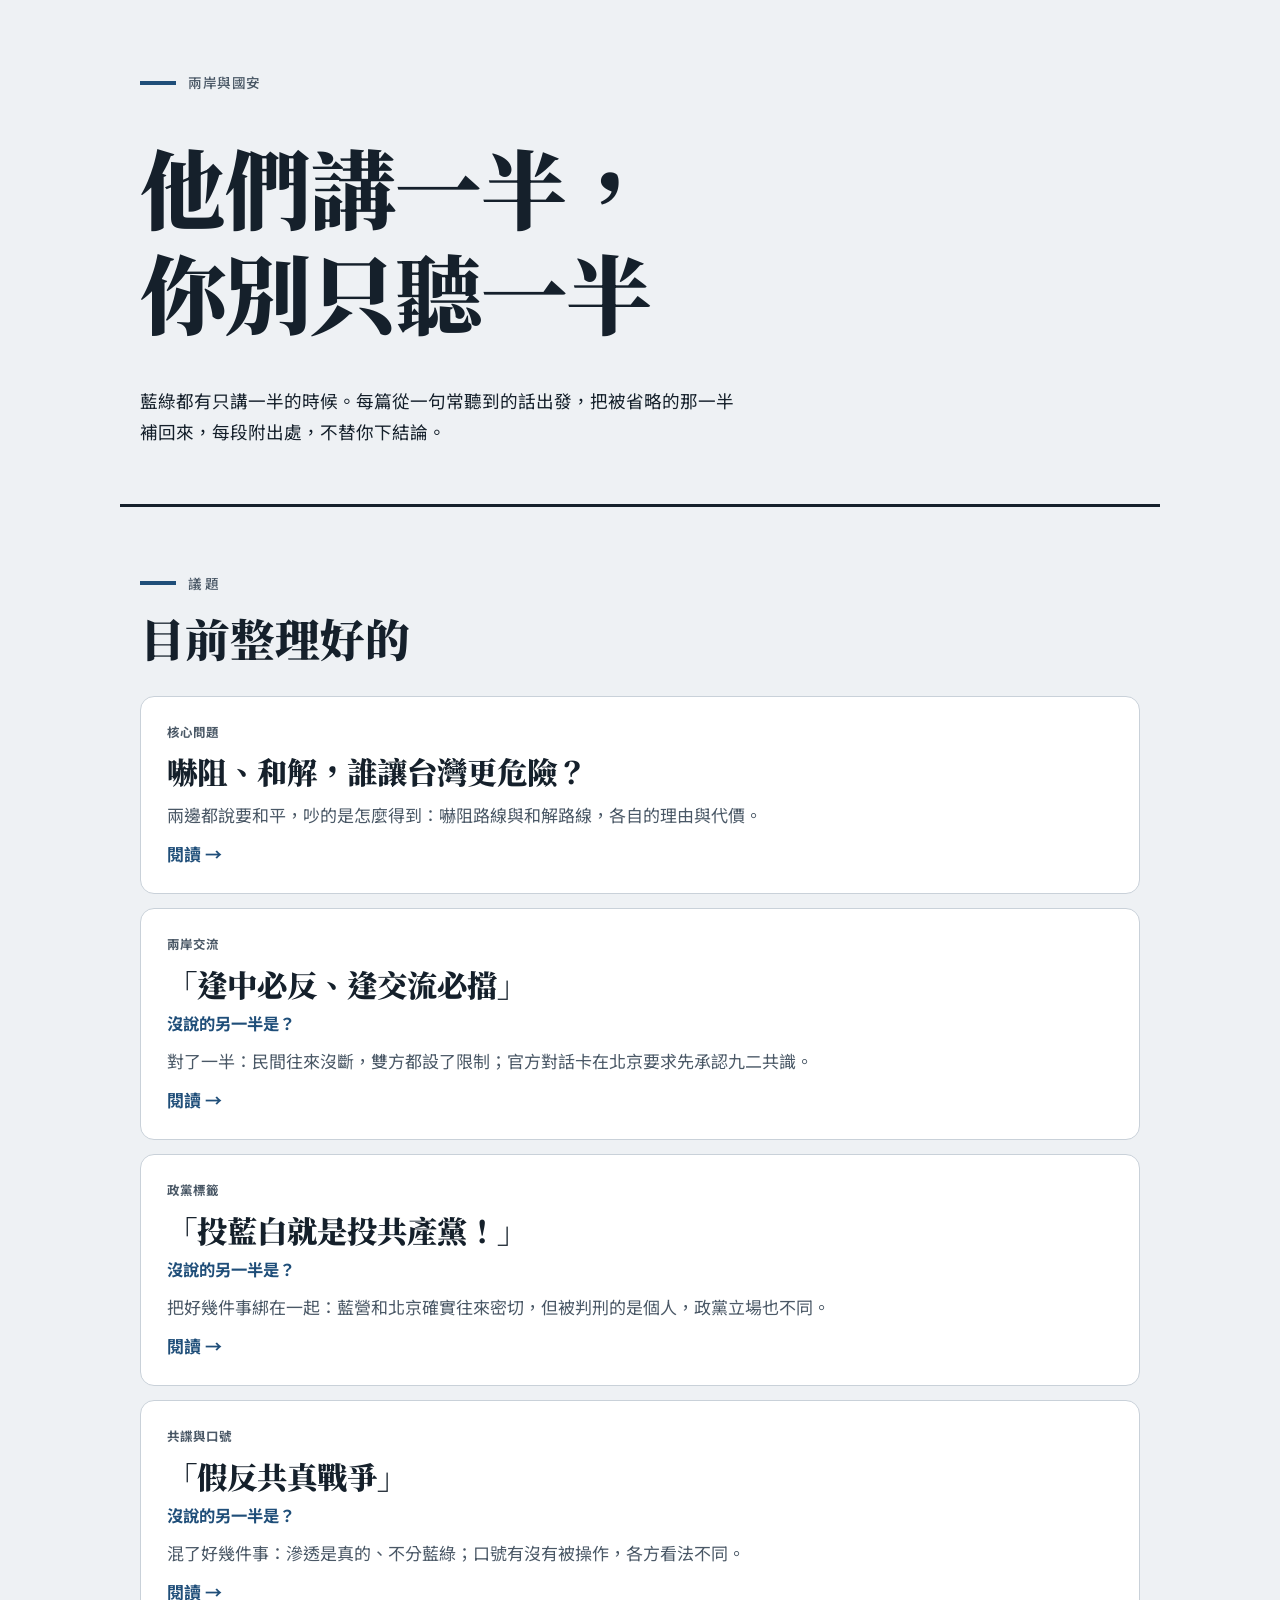
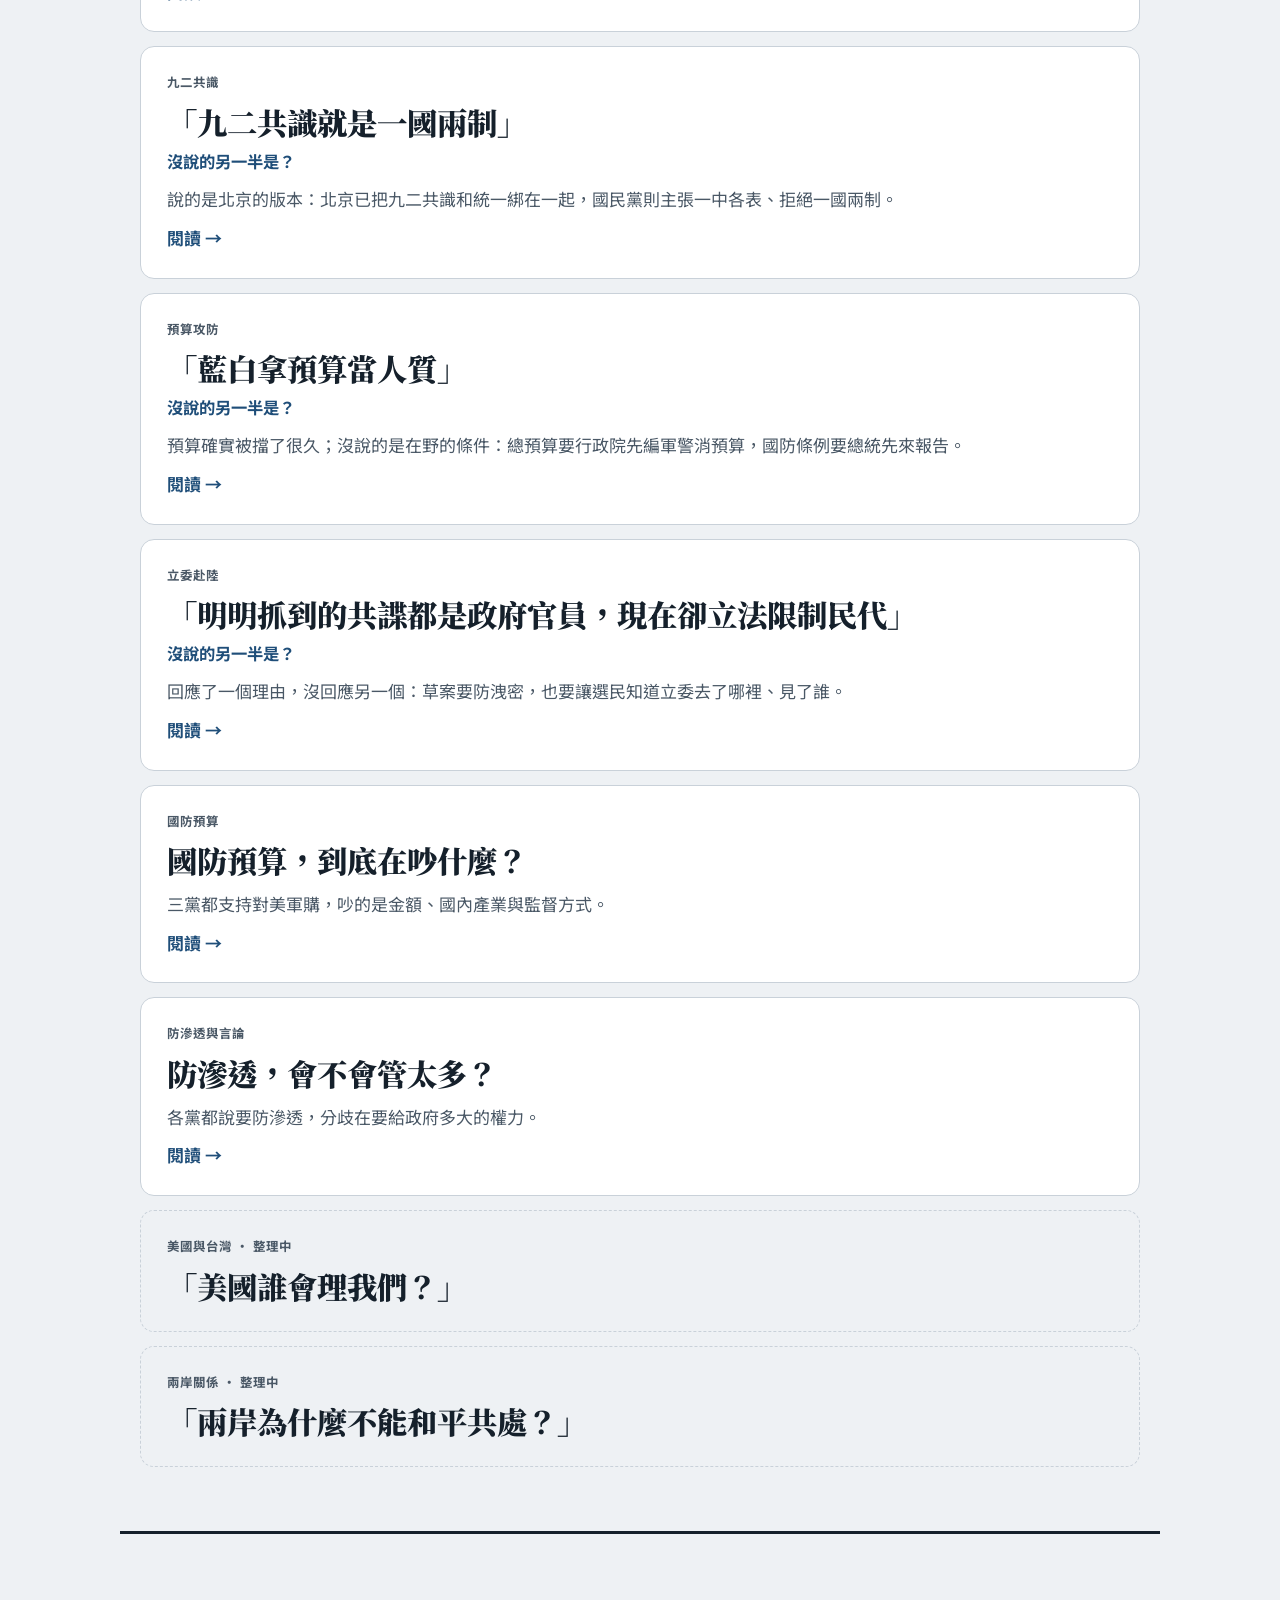
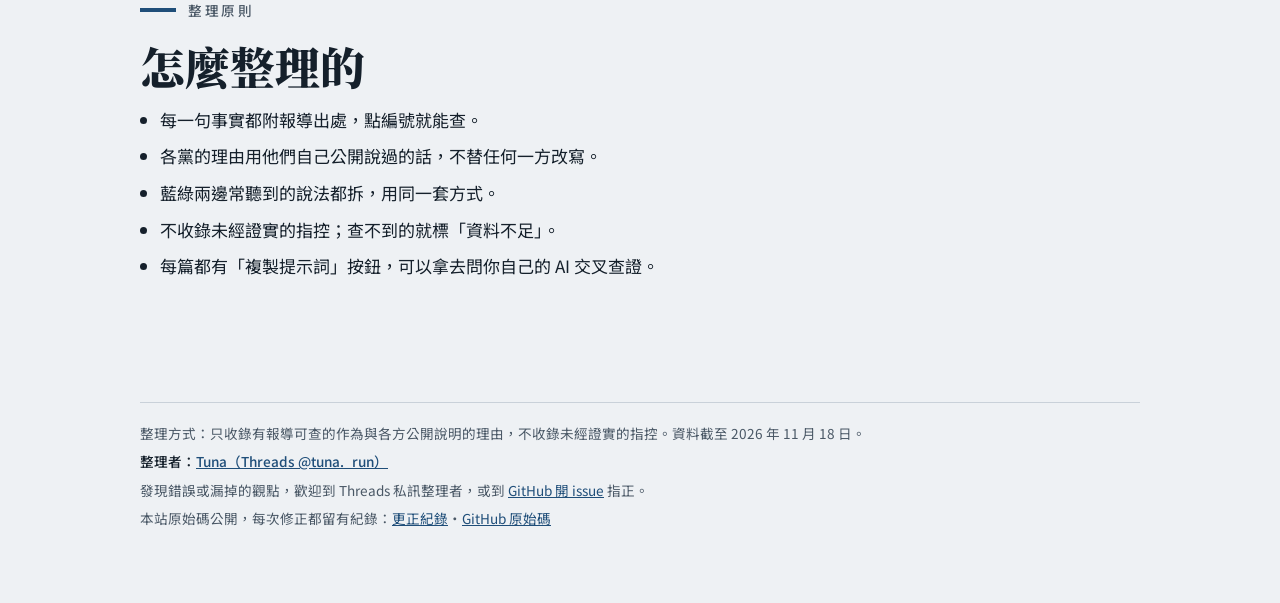
==== commit 82dd18e7: "新增更正紀錄頁 corrections.html git log 混著程式修改、用語偏工程，讀者看不出內容改過什麼。新增一頁 只列讀者看得到的內容修改，每筆寫「原本／現在／原因」，並連到 GitHub" ====
--- a/site/index.html
+++ b/site/index.html
@@ -123,7 +123,7 @@
     <p>整理方式：只收錄有報導可查的作為與各方公開說明的理由，不收錄未經證實的指控。資料截至 2026 年 11 月 18 日。</p>
     <p class="author">整理者：<a href="https://www.threads.com/@tuna._run" target="_blank" rel="noopener">Tuna（Threads @tuna._run）</a></p>
     <p>發現錯誤或漏掉的觀點，歡迎到 Threads 私訊整理者，或到 <a href="https://github.com/TunaKHH/half-truth-site/issues" target="_blank" rel="noopener">GitHub 開 issue</a> 指正。</p>
-    <p>本站原始碼公開，每次修正都留有紀錄：<a href="https://github.com/TunaKHH/half-truth-site" target="_blank" rel="noopener">GitHub 原始碼</a>・<a href="https://github.com/TunaKHH/half-truth-site/commits/main" target="_blank" rel="noopener">修正紀錄</a></p>
+    <p>本站原始碼公開，每次修正都留有紀錄：<a href="corrections.html">更正紀錄</a>・<a href="https://github.com/TunaKHH/half-truth-site" target="_blank" rel="noopener">GitHub 原始碼</a></p>
   </div>
 </footer>
 <dialog class="gloss" id="gloss" aria-labelledby="gloss-title">
--- a/site/css/site.css
+++ b/site/css/site.css
@@ -238,6 +238,24 @@
   .sides, .defs-grid { grid-template-columns: minmax(0, 1fr); }
   .hero { padding-block: 48px 44px; }
   .chapter { padding-block: 48px; }
+}
+/* 更正紀錄頁 */
+.corr-kinds { list-style: none; margin: 0; padding: 0; display: flex; flex-wrap: wrap; gap: 8px 20px; font-size: .9rem; color: var(--muted); }
+.corr-kinds li { display: flex; align-items: center; gap: 8px; }
+.corr-kind { display: inline-block; padding: 2px 10px; border: 1px solid var(--accent); border-radius: 999px; color: var(--accent); font-size: .8rem; font-weight: 700; letter-spacing: .1em; }
+.corr-list { list-style: none; margin: 0; padding: 0; display: grid; gap: 20px; }
+.corr { background: var(--surface); border: 1px solid var(--line); border-radius: 12px; padding: 24px; display: grid; gap: 14px; }
+.corr-meta { display: flex; flex-wrap: wrap; align-items: center; gap: 6px 14px; font-size: .88rem; color: var(--muted); }
+.corr h3 { margin: 0; font-family: var(--display); font-weight: 600; font-size: 1.2rem; line-height: 1.5; }
+.corr dl { margin: 0; display: grid; grid-template-columns: 4em 1fr; gap: 10px 12px; }
+.corr dt { font-size: .85rem; font-weight: 700; color: var(--muted); padding-top: .2em; }
+.corr dd { margin: 0; line-height: 1.8; }
+.corr-diff { justify-self: start; font-size: .9rem; padding-block: 10px; }
+.corr-note { margin: 0; font-size: .9rem; color: var(--muted); }
+@media (max-width: 600px) {
+  .corr { padding: 18px; }
+  .corr dl { grid-template-columns: 1fr; gap: 2px; }
+  .corr dd + dt { margin-top: 10px; }
 }
 .backnav a.home { font-weight: 700; }
 .hub-list { display: grid; gap: 14px; }
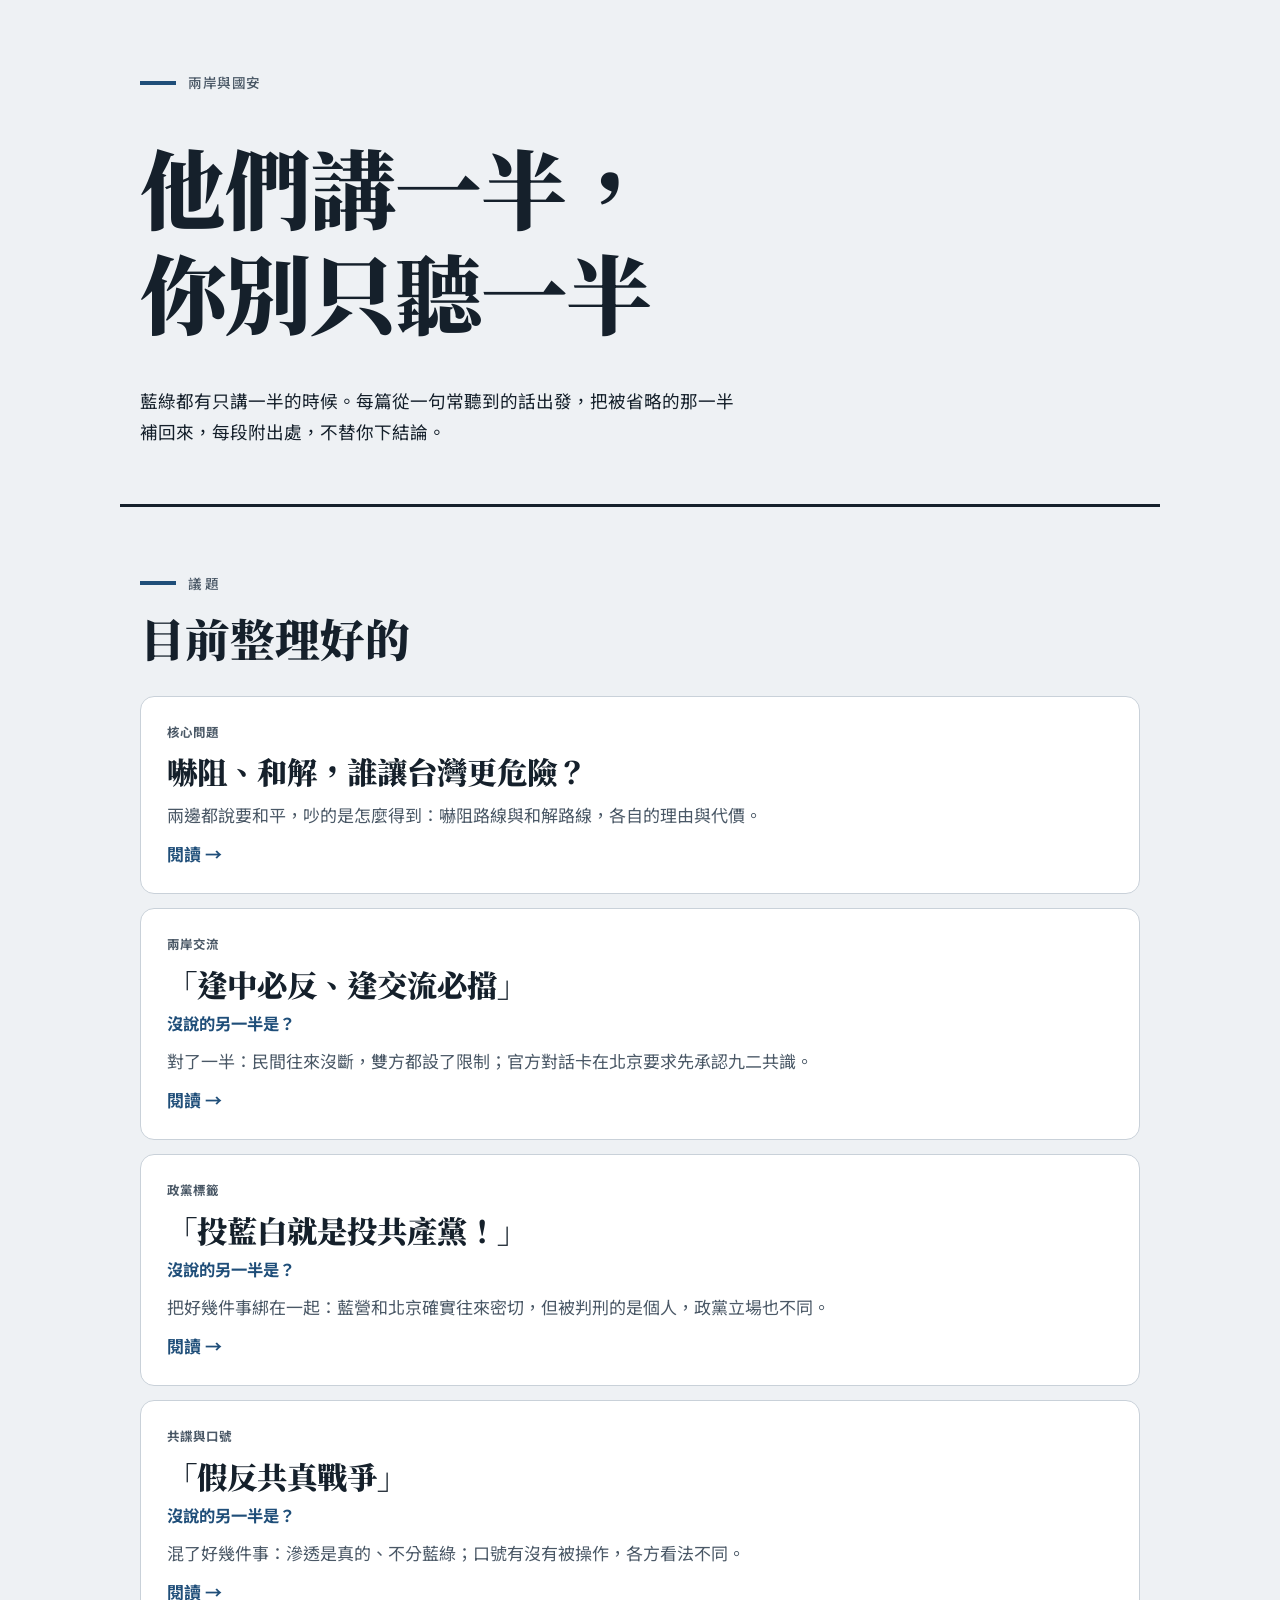
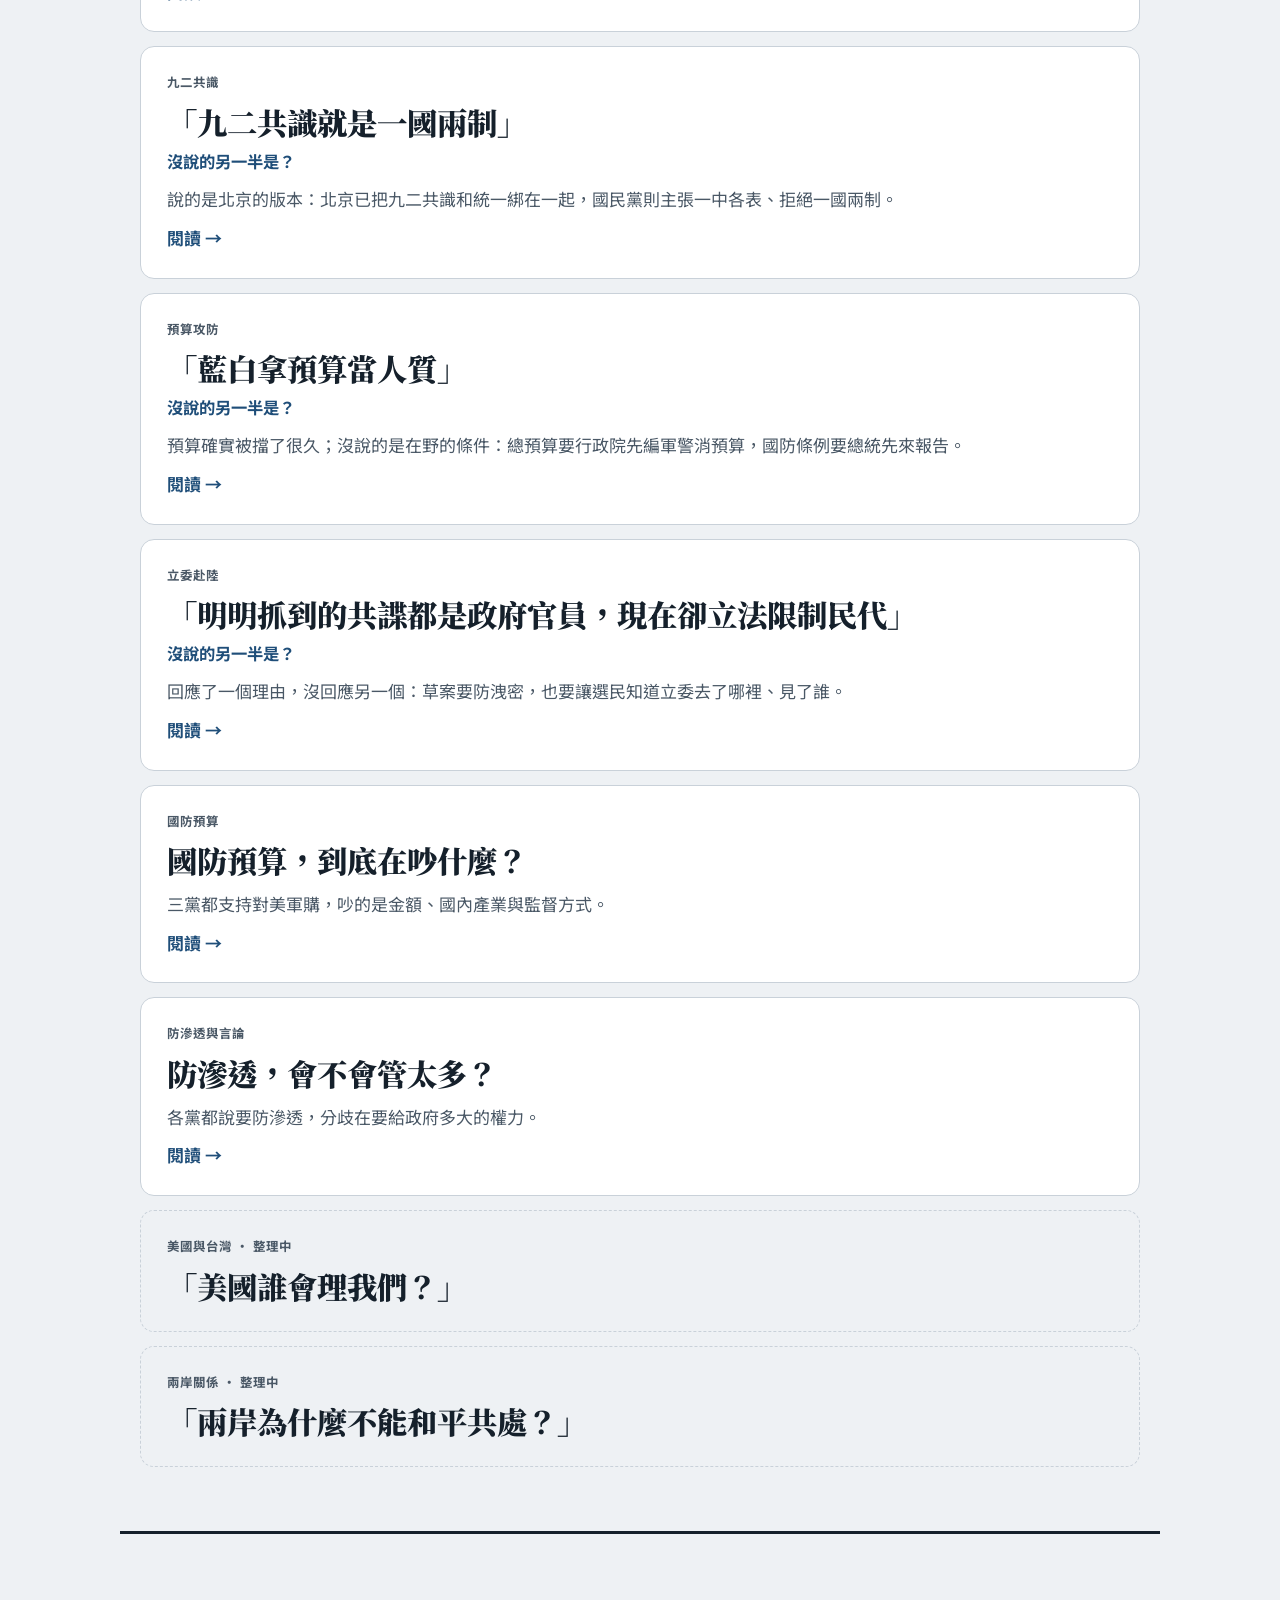
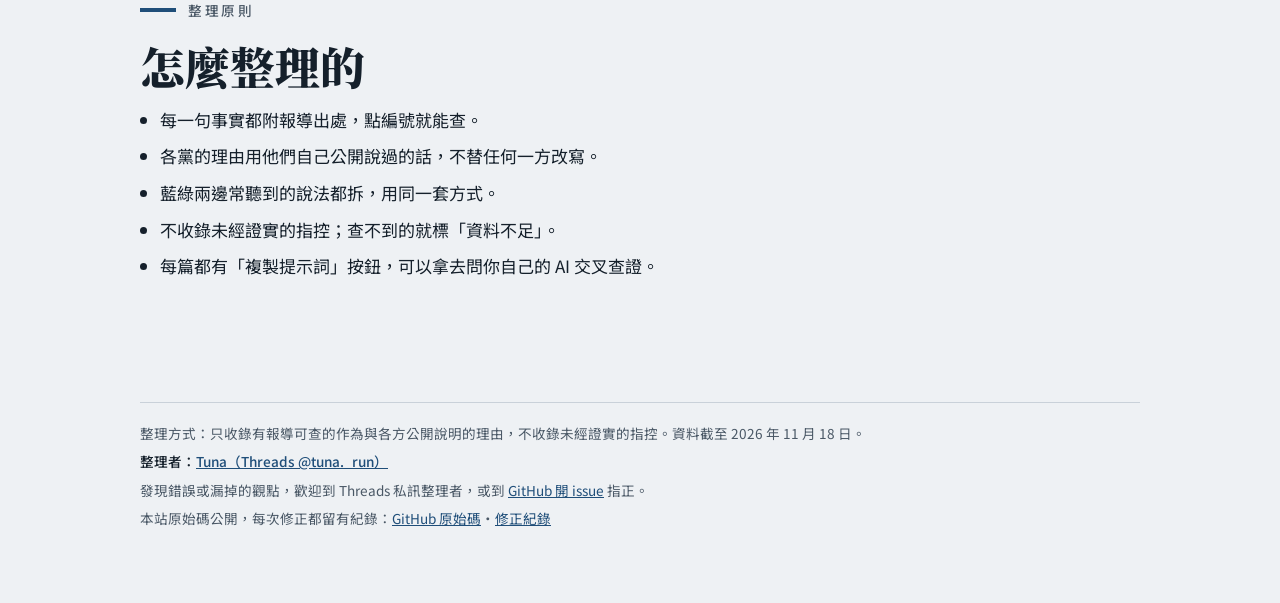
==== commit 24385878: "移除更正紀錄頁，footer 改回直接連 GitHub 更正紀錄頁要另外手動維護，漏記一次就會失去公信力。先改回只用 GitHub 的 commit 紀錄當公開修正紀錄：footer 恢復「GitHu" ====
--- a/site/index.html
+++ b/site/index.html
@@ -123,7 +123,7 @@
     <p>整理方式：只收錄有報導可查的作為與各方公開說明的理由，不收錄未經證實的指控。資料截至 2026 年 11 月 18 日。</p>
     <p class="author">整理者：<a href="https://www.threads.com/@tuna._run" target="_blank" rel="noopener">Tuna（Threads @tuna._run）</a></p>
     <p>發現錯誤或漏掉的觀點，歡迎到 Threads 私訊整理者，或到 <a href="https://github.com/TunaKHH/half-truth-site/issues" target="_blank" rel="noopener">GitHub 開 issue</a> 指正。</p>
-    <p>本站原始碼公開，每次修正都留有紀錄：<a href="corrections.html">更正紀錄</a>・<a href="https://github.com/TunaKHH/half-truth-site" target="_blank" rel="noopener">GitHub 原始碼</a></p>
+    <p>本站原始碼公開，每次修正都留有紀錄：<a href="https://github.com/TunaKHH/half-truth-site" target="_blank" rel="noopener">GitHub 原始碼</a>・<a href="https://github.com/TunaKHH/half-truth-site/commits/main" target="_blank" rel="noopener">修正紀錄</a></p>
   </div>
 </footer>
 <dialog class="gloss" id="gloss" aria-labelledby="gloss-title">
--- a/site/css/site.css
+++ b/site/css/site.css
@@ -238,24 +238,6 @@
   .sides, .defs-grid { grid-template-columns: minmax(0, 1fr); }
   .hero { padding-block: 48px 44px; }
   .chapter { padding-block: 48px; }
-}
-/* 更正紀錄頁 */
-.corr-kinds { list-style: none; margin: 0; padding: 0; display: flex; flex-wrap: wrap; gap: 8px 20px; font-size: .9rem; color: var(--muted); }
-.corr-kinds li { display: flex; align-items: center; gap: 8px; }
-.corr-kind { display: inline-block; padding: 2px 10px; border: 1px solid var(--accent); border-radius: 999px; color: var(--accent); font-size: .8rem; font-weight: 700; letter-spacing: .1em; }
-.corr-list { list-style: none; margin: 0; padding: 0; display: grid; gap: 20px; }
-.corr { background: var(--surface); border: 1px solid var(--line); border-radius: 12px; padding: 24px; display: grid; gap: 14px; }
-.corr-meta { display: flex; flex-wrap: wrap; align-items: center; gap: 6px 14px; font-size: .88rem; color: var(--muted); }
-.corr h3 { margin: 0; font-family: var(--display); font-weight: 600; font-size: 1.2rem; line-height: 1.5; }
-.corr dl { margin: 0; display: grid; grid-template-columns: 4em 1fr; gap: 10px 12px; }
-.corr dt { font-size: .85rem; font-weight: 700; color: var(--muted); padding-top: .2em; }
-.corr dd { margin: 0; line-height: 1.8; }
-.corr-diff { justify-self: start; font-size: .9rem; padding-block: 10px; }
-.corr-note { margin: 0; font-size: .9rem; color: var(--muted); }
-@media (max-width: 600px) {
-  .corr { padding: 18px; }
-  .corr dl { grid-template-columns: 1fr; gap: 2px; }
-  .corr dd + dt { margin-top: 10px; }
 }
 .backnav a.home { font-weight: 700; }
 .hub-list { display: grid; gap: 14px; }
